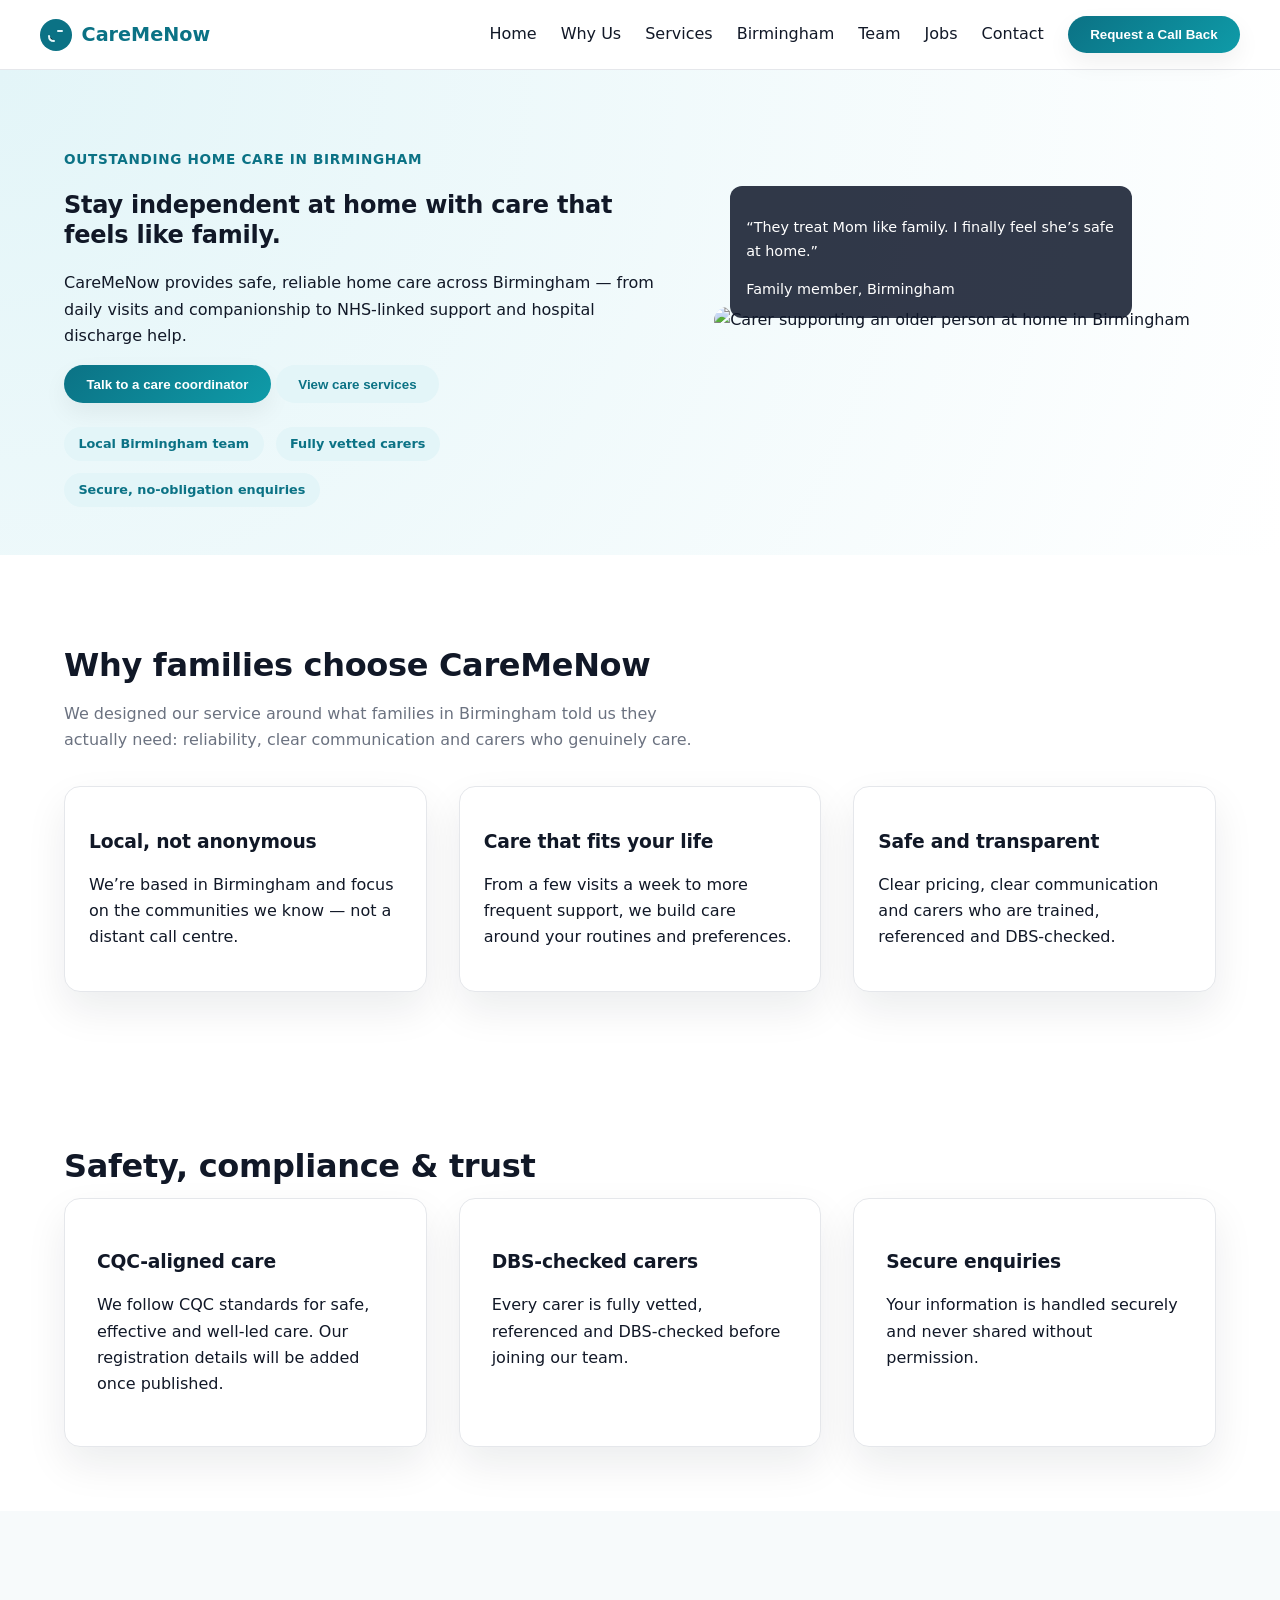
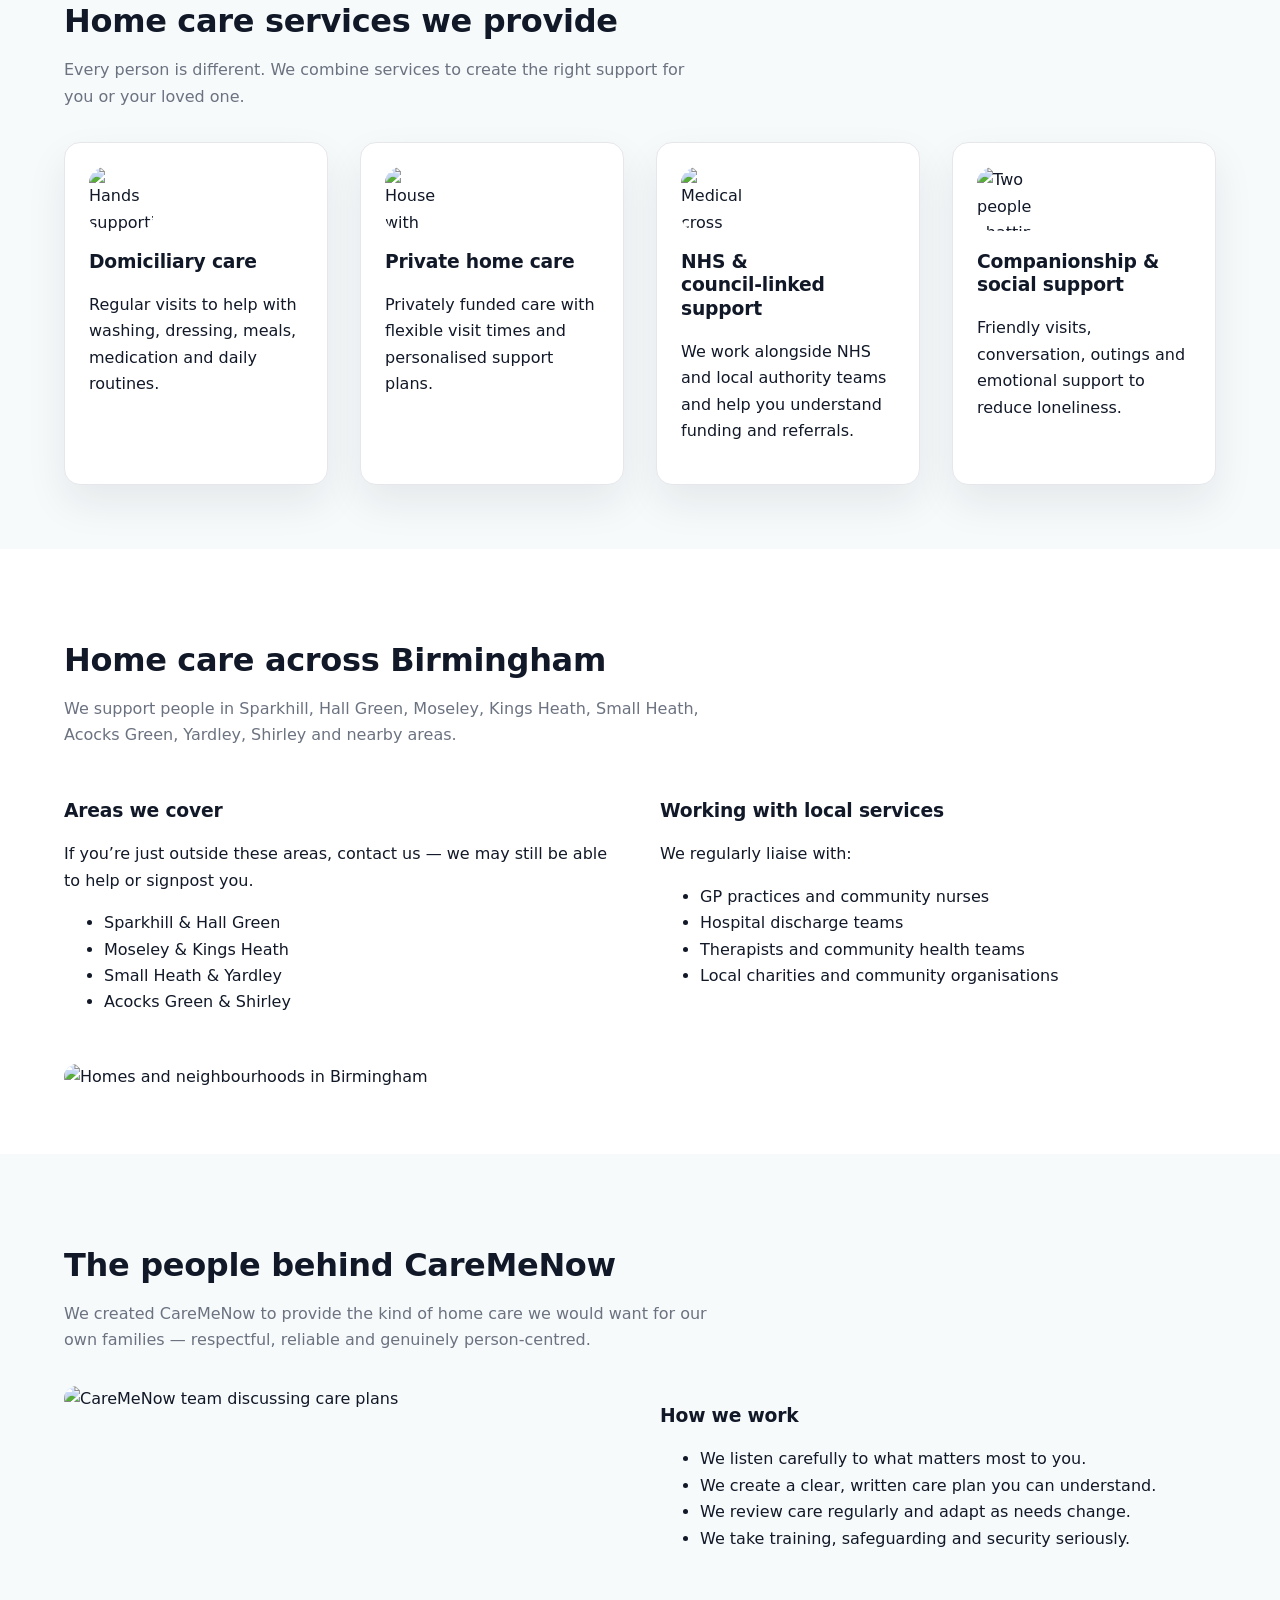
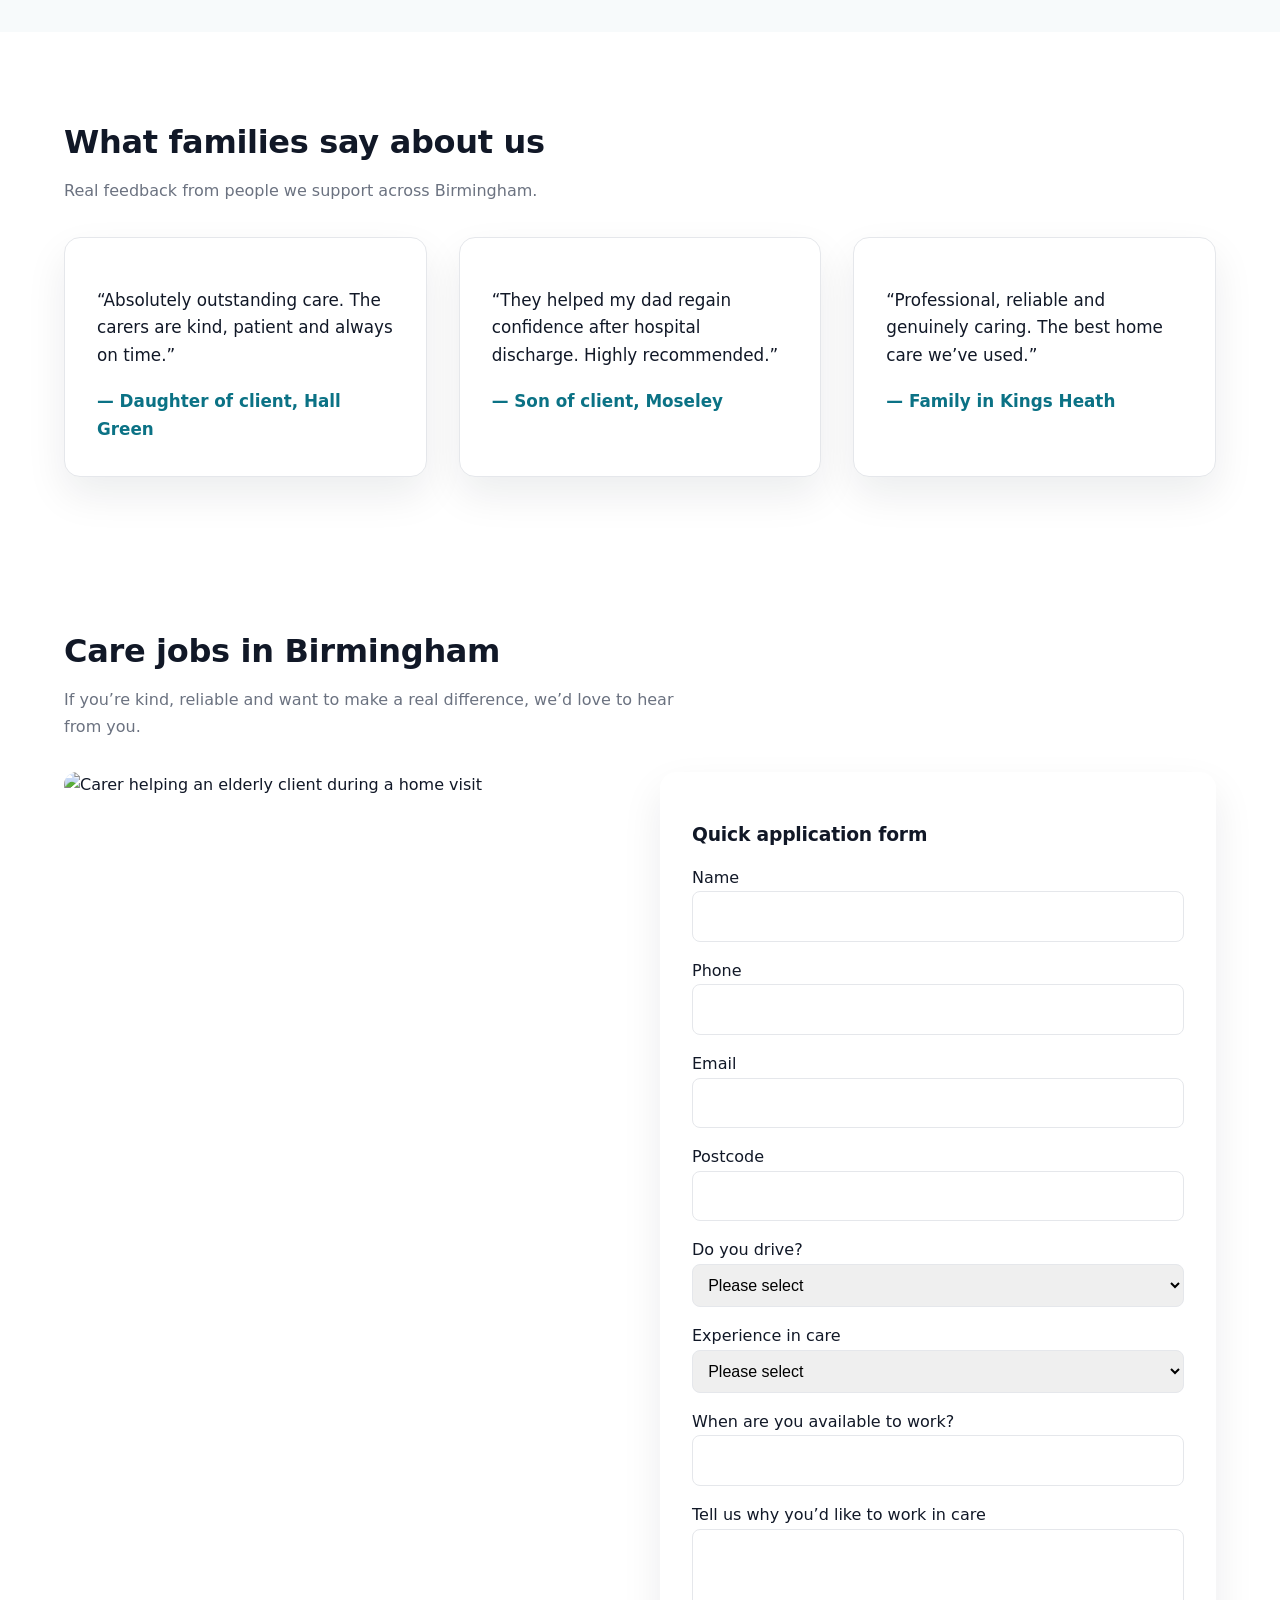
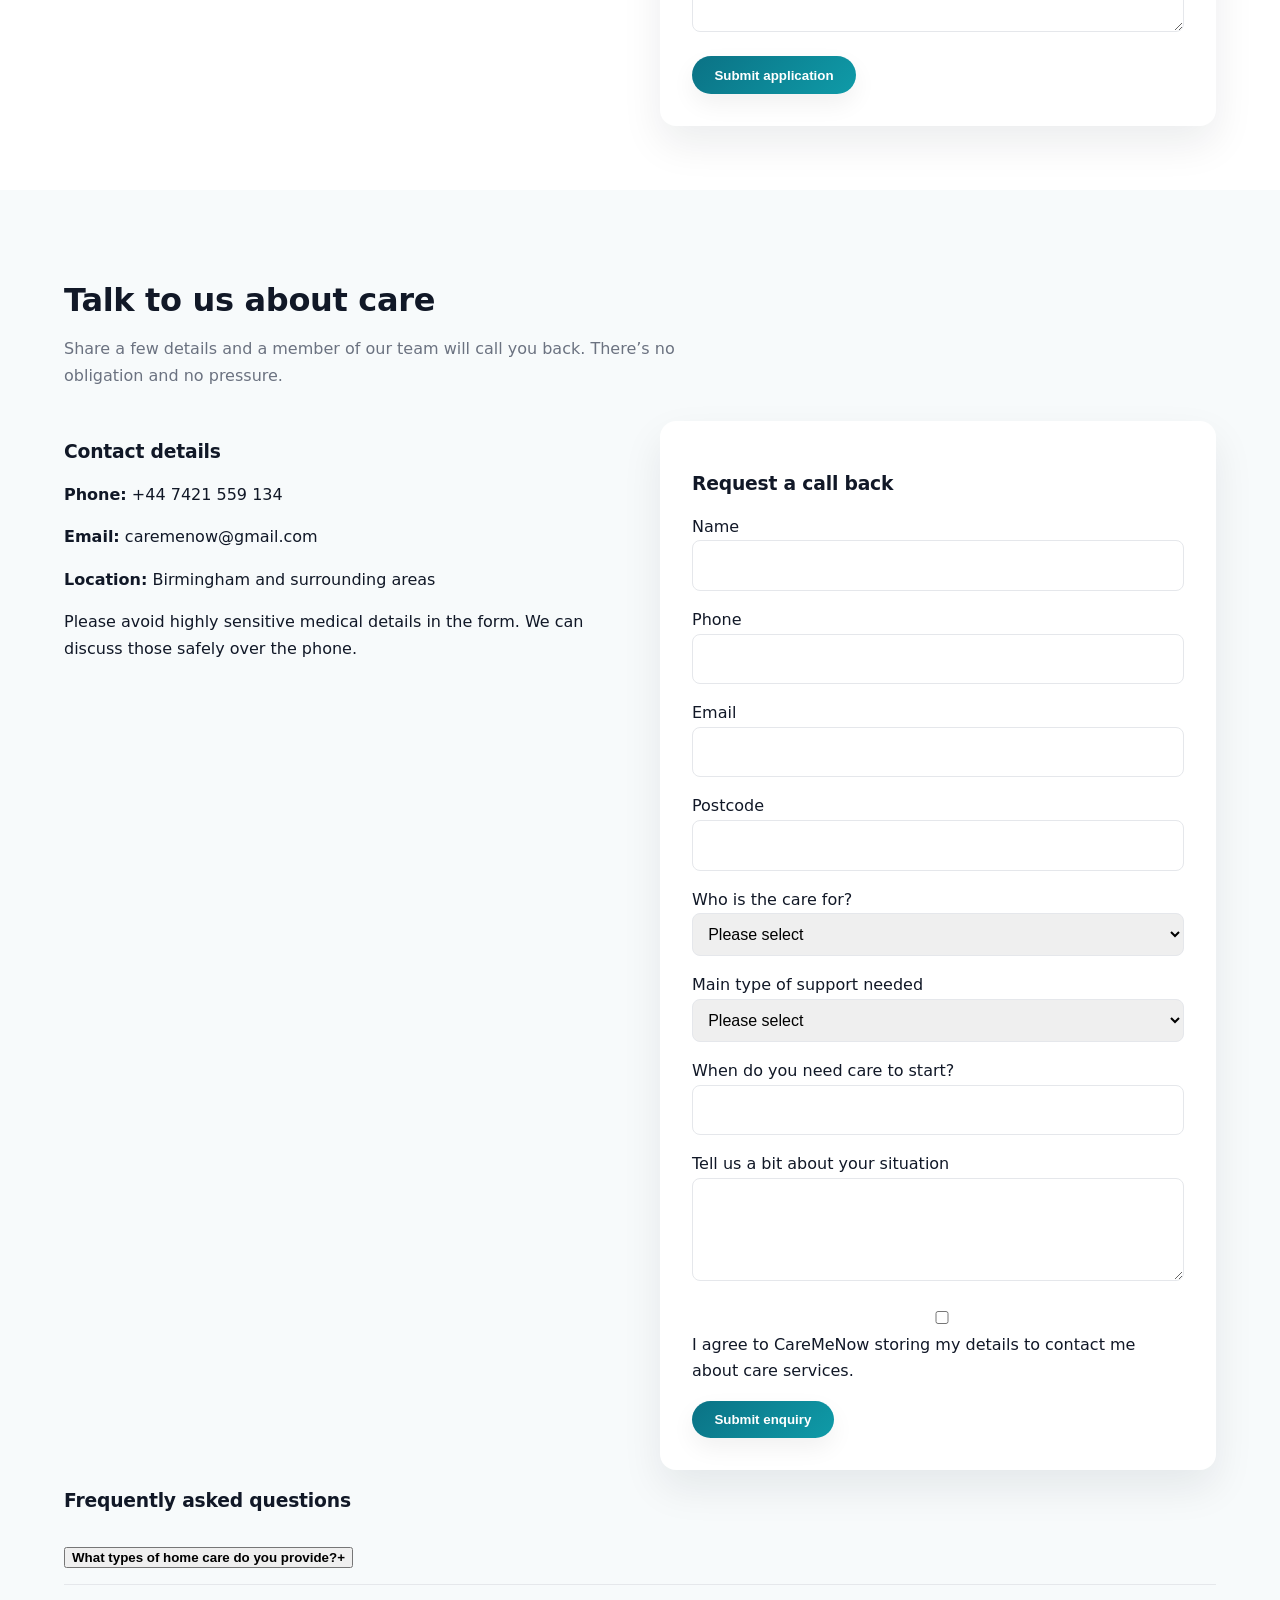
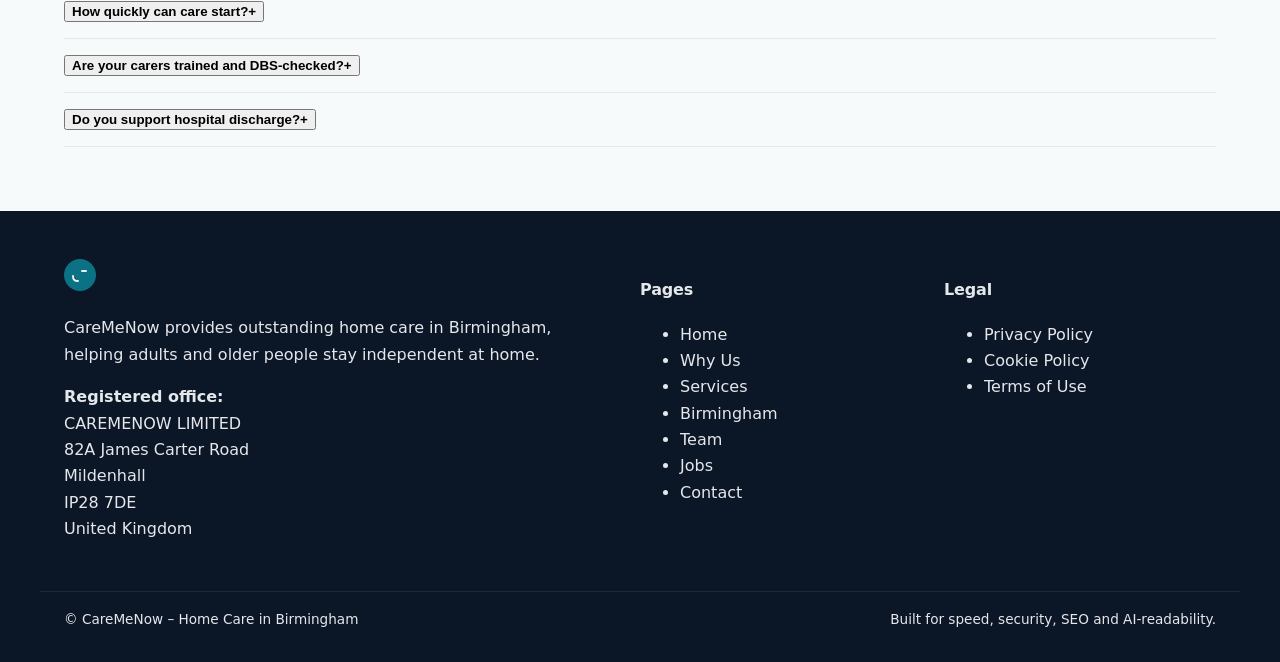
==== docs/index.html @ 2a57c774 "Add files via upload" ====
<!DOCTYPE html>
<html lang="en">
<head>
  <meta charset="UTF-8" />
  <meta name="viewport" content="width=device-width, initial-scale=1" />

  <title>CareMeNow | Outstanding Home Care in Birmingham</title>
  <meta name="description" content="CareMeNow provides outstanding home care in Birmingham. Domiciliary care, private carers, NHS-linked support and companionship with a local, trusted team." />

  <!-- Correct favicon + app icons -->
  <link rel="icon" type="image/png" sizes="16x16" href="/favicon-16.png">
  <link rel="icon" type="image/png" sizes="32x32" href="/favicon-32.png">
  <link rel="apple-touch-icon" sizes="180x180" href="/apple-touch-icon.png">
  <link rel="manifest" href="/site.webmanifest">

  <!-- Stylesheet -->
  <link rel="stylesheet" href="style.css" />
</head>

<body>




<header class="navbar">
  <div class="container navbar-inner">
   
<a href="#home" class="brand">
  <svg class="brand-logo-svg" viewBox="0 0 32 32" aria-label="CareMeNow logo" role="img">
    <circle cx="16" cy="16" r="16" fill="#0b7285"/>
    <path d="M9 17c0 3 2 5 5 5" stroke="#e3f5f8" stroke-width="2" stroke-linecap="round"/>
    <path d="M18 12h4" stroke="#e3f5f8" stroke-width="2" stroke-linecap="round"/>
  </svg>
  <span>CareMeNow</span>
</a>

    <nav class="nav-links">
      <a href="#home">Home</a>
      <a href="#why">Why Us</a>
      <a href="#services">Services</a>
      <a href="#birmingham">Birmingham</a>
      <a href="#team">Team</a>
      <a href="#jobs">Jobs</a>
      <a href="#contact">Contact</a>
      <button class="btn btn-primary" type="button" onclick="scrollToSection('contact')">
        Request a Call Back
      </button>
    </nav>
  </div>
</header>

<main id="top">

  <!-- HERO -->
  <section id="home" class="hero">
    <div class="container hero-grid">
      <div>
        <p class="eyebrow">Outstanding home care in Birmingham</p>
        <h1>Stay independent at home with care that feels like family.</h1>
        <p>
          CareMeNow provides safe, reliable home care across Birmingham — from daily visits and companionship to NHS‑linked support and hospital discharge help.
        </p>
        <div class="hero-actions">
          <button class="btn btn-primary" type="button" onclick="scrollToSection('contact')">
            Talk to a care coordinator
          </button>
          <button class="btn btn-ghost" type="button" onclick="scrollToSection('services')">
            View care services
          </button>
        </div>
        <div class="hero-badges">
          <span class="badge">Local Birmingham team</span>
          <span class="badge">Fully vetted carers</span>
          <span class="badge">Secure, no‑obligation enquiries</span>
        </div>
      </div>

      <div class="hero-visual">
       <picture>
  <source type="image/avif"
          srcset="images/hero_mobile.avif 600w, images/hero_desktop.avif 1200w"
          sizes="(max-width: 900px) 100vw, 40vw">
  <source type="image/webp"
          srcset="images/hero_mobile.webp 600w, images/hero_desktop.webp 1200w"
          sizes="(max-width: 900px) 100vw, 40vw">
  <img src="images/hero_desktop.webp"
       alt="Carer supporting an older person at home in Birmingham"
       loading="lazy"
       decoding="async">
</picture>

        <div class="hero-overlay-card">
          <p>“They treat Mom like family. I finally feel she’s safe at home.”</p>
          <span>Family member, Birmingham</span>
        </div>
      </div>
    </div>
  </section>

  <!-- WHY US -->
  <section id="why" class="alt">
    <div class="container">
      <h2 class="section-title">Why families choose CareMeNow</h2>
      <p class="section-intro">
        We designed our service around what families in Birmingham told us they actually need: reliability, clear communication and carers who genuinely care.
      </p>

      <div class="grid-3">
        <article class="card">
          <h3>Local, not anonymous</h3>
          <p>We’re based in Birmingham and focus on the communities we know — not a distant call centre.</p>
        </article>
        <article class="card">
          <h3>Care that fits your life</h3>
          <p>From a few visits a week to more frequent support, we build care around your routines and preferences.</p>
        </article>
        <article class="card">
          <h3>Safe and transparent</h3>
          <p>Clear pricing, clear communication and carers who are trained, referenced and DBS‑checked.</p>
        </article>
      </div>
    </div>
  </section>
  
  
    <!-- TRUST -->
  
  <section id="trust" class="alt">
  <div class="container">
    <h2 class="section-title">Safety, compliance & trust</h2>

    <div class="grid-3">

      <article class="card">
        <h3>CQC-aligned care</h3>
        <p>We follow CQC standards for safe, effective and well‑led care. Our registration details will be added once published.</p>
      </article>

      <article class="card">
        <h3>DBS‑checked carers</h3>
        <p>Every carer is fully vetted, referenced and DBS‑checked before joining our team.</p>
      </article>

      <article class="card">
        <h3>Secure enquiries</h3>
        <p>Your information is handled securely and never shared without permission.</p>
      </article>

    </div>
  </div>
</section>


  <!-- SERVICES -->
  <section id="services">
    <div class="container">
      <h2 class="section-title">Home care services we provide</h2>
      <p class="section-intro">
        Every person is different. We combine services to create the right support for you or your loved one.
      </p>

      <div class="grid-4">
        <article class="card">
          <img src="images/icon-domiciliary.webp" width="64" height="64"
               alt="Hands supporting heart icon" loading="lazy" decoding="async">
          <h3>Domiciliary care</h3>
          <p>Regular visits to help with washing, dressing, meals, medication and daily routines.</p>
        </article>

        <article class="card">
          <img src="images/icon-private.webp" width="64" height="64"
               alt="House with heart icon" loading="lazy" decoding="async">
          <h3>Private home care</h3>
          <p>Privately funded care with flexible visit times and personalised support plans.</p>
        </article>

        <article class="card">
          <img src="images/icon-nhs.webp" width="64" height="64"
               alt="Medical cross and handshake icon" loading="lazy" decoding="async">
          <h3>NHS & council‑linked support</h3>
          <p>We work alongside NHS and local authority teams and help you understand funding and referrals.</p>
        </article>

        <article class="card">
          <img src="images/icon-companionship.webp" width="64" height="64"
               alt="Two people chatting icon" loading="lazy" decoding="async">
          <h3>Companionship & social support</h3>
          <p>Friendly visits, conversation, outings and emotional support to reduce loneliness.</p>
        </article>
      </div>
    </div>
  </section>

  <!-- BIRMINGHAM -->
  <section id="birmingham" class="alt">
    <div class="container">
      <h2 class="section-title">Home care across Birmingham</h2>
      <p class="section-intro">
        We support people in Sparkhill, Hall Green, Moseley, Kings Heath, Small Heath, Acocks Green, Yardley, Shirley and nearby areas.
      </p>

      <div class="grid-2">
  <div>
    <h3>Areas we cover</h3>
    <p>If you’re just outside these areas, contact us — we may still be able to help or signpost you.</p>
    <ul class="list-check">
      <li>Sparkhill & Hall Green</li>
      <li>Moseley & Kings Heath</li>
      <li>Small Heath & Yardley</li>
      <li>Acocks Green & Shirley</li>
    </ul>
  </div>

  <div>
    <h3>Working with local services</h3>
    <p>We regularly liaise with:</p>
    <ul class="list-check">
      <li>GP practices and community nurses</li>
      <li>Hospital discharge teams</li>
      <li>Therapists and community health teams</li>
      <li>Local charities and community organisations</li>
    </ul>
  </div>
</div>

<!-- ⭐ Birmingham Image (full-width, below the grid) -->
<div style="margin-top: 2rem;">
  <picture>
    <source type="image/avif"
            srcset="images/neighbourhood_mobile.avif 600w, images/neighbourhood_desktop.avif 1200w"
            sizes="(max-width: 900px) 100vw, 100vw">
    <source type="image/webp"
            srcset="images/neighbourhood_mobile.webp 600w, images/neighbourhood_desktop.webp 1200w"
            sizes="(max-width: 900px) 100vw, 100vw">
    <img src="images/neighbourhood_desktop.webp"
         alt="Homes and neighbourhoods in Birmingham"
         loading="lazy"
         decoding="async"
         style="border-radius: 16px; width: 100%; height: auto;">
  </picture>
</div>

  </section>

  <!-- TEAM / E-E-A-T -->
  <section id="team">
    <div class="container">
      <h2 class="section-title">The people behind CareMeNow</h2>
      <p class="section-intro">
        We created CareMeNow to provide the kind of home care we would want for our own families — respectful, reliable and genuinely person‑centred.
      </p>

      <div class="grid-2">
        <div>
          <picture>
  <source type="image/avif"
          srcset="images/meeting_mobile.avif 600w, images/meeting_desktop.avif 1200w"
          sizes="(max-width: 900px) 100vw, 50vw">
  <source type="image/webp"
          srcset="images/meeting_mobile.webp 600w, images/meeting_desktop.webp 1200w"
          sizes="(max-width: 900px) 100vw, 50vw">
  <img src="images/meeting_desktop.webp"
       alt="CareMeNow team discussing care plans"
       loading="lazy"
       decoding="async">
</picture>

        </div>
        <div>
          <h3>How we work</h3>
          <ul class="list-check">
            <li>We listen carefully to what matters most to you.</li>
            <li>We create a clear, written care plan you can understand.</li>
            <li>We review care regularly and adapt as needs change.</li>
            <li>We take training, safeguarding and security seriously.</li>
          </ul>
        </div>
      </div>
    </div>
  </section>
  
   <!-- REVIEWS -->
  
  <section id="reviews" class="alt">
  <div class="container">
    <h2 class="section-title">What families say about us</h2>
    <p class="section-intro">Real feedback from people we support across Birmingham.</p>

    <div class="grid-3">

      <article class="card">
        <p>“Absolutely outstanding care. The carers are kind, patient and always on time.”</p>
        <strong>— Daughter of client, Hall Green</strong>
      </article>

      <article class="card">
        <p>“They helped my dad regain confidence after hospital discharge. Highly recommended.”</p>
        <strong>— Son of client, Moseley</strong>
      </article>

      <article class="card">
        <p>“Professional, reliable and genuinely caring. The best home care we’ve used.”</p>
        <strong>— Family in Kings Heath</strong>
      </article>

    </div>
  </div>
</section>


  <!-- JOBS -->
  <section id="jobs" class="alt">
    <div class="container">
      <h2 class="section-title">Care jobs in Birmingham</h2>
      <p class="section-intro">
        If you’re kind, reliable and want to make a real difference, we’d love to hear from you.
      </p>

      <div class="grid-2">
        <div>
          <picture>
  <source type="image/avif"
          srcset="images/homecare_mobile.avif 600w, images/homecare_desktop.avif 1200w"
          sizes="(max-width: 900px) 100vw, 50vw">
  <source type="image/webp"
          srcset="images/homecare_mobile.webp 600w, images/homecare_desktop.webp 1200w"
          sizes="(max-width: 900px) 100vw, 50vw">
  <img src="images/homecare_desktop.webp"
       alt="Carer helping an elderly client during a home visit"
       loading="lazy"
       decoding="async">
</picture>

        </div>
        <div>
          <div class="form-card">
            <h3>Quick application form</h3>
            <form id="job-form" novalidate>
              <div class="form-group">
                <label for="job-name">Name</label>
                <input id="job-name" name="name" type="text" required>
                <div class="error-message" data-error-for="job-name"></div>
              </div>
              <div class="form-group">
                <label for="job-phone">Phone</label>
                <input id="job-phone" name="phone" type="tel" required>
                <div class="error-message" data-error-for="job-phone"></div>
              </div>
              <div class="form-group">
                <label for="job-email">Email</label>
                <input id="job-email" name="email" type="email" required>
                <div class="error-message" data-error-for="job-email"></div>
              </div>
              <div class="form-group">
                <label for="job-postcode">Postcode</label>
                <input id="job-postcode" name="postcode" type="text" required>
                <div class="error-message" data-error-for="job-postcode"></div>
              </div>
              <div class="form-group">
                <label for="job-drive">Do you drive?</label>
                <select id="job-drive" name="drive" required>
                  <option value="">Please select</option>
                  <option value="yes">Yes</option>
                  <option value="no">No</option>
                </select>
                <div class="error-message" data-error-for="job-drive"></div>
              </div>
              <div class="form-group">
                <label for="job-experience">Experience in care</label>
                <select id="job-experience" name="experience" required>
                  <option value="">Please select</option>
                  <option value="none">None</option>
                  <option value="some">Some</option>
                  <option value="experienced">Experienced</option>
                </select>
                <div class="error-message" data-error-for="job-experience"></div>
              </div>
              <div class="form-group">
                <label for="job-availability">When are you available to work?</label>
                <input id="job-availability" name="availability" type="text" required>
                <div class="error-message" data-error-for="job-availability"></div>
              </div>
              <div class="form-group">
                <label for="job-message">Tell us why you’d like to work in care</label>
                <textarea id="job-message" name="message" rows="3" required></textarea>
                <div class="error-message" data-error-for="job-message"></div>
              </div>
              <button class="btn btn-primary" type="submit">Submit application</button>
              <div class="form-success" id="job-success">Thank you — your application has been recorded.</div>
            </form>
          </div>
        </div>
      </div>
    </div>
  </section>

  <!-- CONTACT -->
  <section id="contact">
    <div class="container">
      <h2 class="section-title">Talk to us about care</h2>
      <p class="section-intro">
        Share a few details and a member of our team will call you back. There’s no obligation and no pressure.
      </p>

      <div class="grid-2">
        <div>
          <h3>Contact details</h3>
          <p>
          
          <strong>Phone:</strong>
<a href="tel:+44&#55;&#52;&#50;&#49;&#53;&#53;&#57;&#49;&#51;&#52;">
  +44&nbsp;7421&nbsp;559&nbsp;134
</a>

          
          </p>
          <p>
          
          <strong>Email:</strong>
<a href="mailto:caremenow&#64;gmail&#46;com">
  caremenow&#64;gmail&#46;com
</a>

          
          </p>
          <p><strong>Location:</strong> Birmingham and surrounding areas</p>
          <p class="form-helper">
            Please avoid highly sensitive medical details in the form. We can discuss those safely over the phone.
          </p>
        </div>
        <div>
          <div class="form-card">
            <h3>Request a call back</h3>
            <form id="care-form" novalidate>
              <div class="form-group">
                <label for="care-name">Name</label>
                <input id="care-name" name="name" type="text" required>
                <div class="error-message" data-error-for="care-name"></div>
              </div>
              <div class="form-group">
                <label for="care-phone">Phone</label>
                <input id="care-phone" name="phone" type="tel" required>
                <div class="error-message" data-error-for="care-phone"></div>
              </div>
              <div class="form-group">
                <label for="care-email">Email</label>
                <input id="care-email" name="email" type="email" required>
                <div class="error-message" data-error-for="care-email"></div>
              </div>
              <div class="form-group">
                <label for="care-postcode">Postcode</label>
                <input id="care-postcode" name="postcode" type="text" required>
                <div class="error-message" data-error-for="care-postcode"></div>
              </div>
              <div class="form-group">
                <label for="care-for">Who is the care for?</label>
                <select id="care-for" name="care_for" required>
                  <option value="">Please select</option>
                  <option value="me">Me</option>
                  <option value="family">Family member</option>
                  <option value="other">Other</option>
                </select>
                <div class="error-message" data-error-for="care-for"></div>
              </div>
              <div class="form-group">
                <label for="care-type">Main type of support needed</label>
                <select id="care-type" name="support_type" required>
                  <option value="">Please select</option>
                  <option value="domiciliary">Domiciliary care</option>
                  <option value="private">Private home care</option>
                  <option value="nhs">NHS / council‑linked support</option>
                  <option value="companionship">Companionship</option>
                  <option value="not-sure">Not sure yet</option>
                </select>
                <div class="error-message" data-error-for="care-type"></div>
              </div>
              <div class="form-group">
                <label for="care-when">When do you need care to start?</label>
                <input id="care-when" name="when" type="text" required>
                <div class="error-message" data-error-for="care-when"></div>
              </div>
              <div class="form-group">
                <label for="care-message">Tell us a bit about your situation</label>
                <textarea id="care-message" name="message" rows="3" required></textarea>
                <div class="error-message" data-error-for="care-message"></div>
              </div>
              <div class="form-group">
                <label>
                  <input id="care-consent" name="consent" type="checkbox" required>
                  I agree to CareMeNow storing my details to contact me about care services.
                </label>
                <div class="error-message" data-error-for="care-consent"></div>
              </div>
              <button class="btn btn-primary" type="submit">Submit enquiry</button>
              <div class="form-success" id="care-success">Thank you — your enquiry has been recorded.</div>
            </form>
          </div>
        </div>
      </div>

      <div class="faq-block">
        <h3>Frequently asked questions</h3>
        <div class="faq-item">
          <button class="faq-question" type="button">
            <span>What types of home care do you provide?</span>
            <span aria-hidden="true">+</span>
          </button>
          <div class="faq-answer">
            We provide domiciliary care, private home care, companionship and NHS‑linked support in Birmingham and surrounding areas.
          </div>
        </div>
        <div class="faq-item">
          <button class="faq-question" type="button">
            <span>How quickly can care start?</span>
            <span aria-hidden="true">+</span>
          </button>
          <div class="faq-answer">
            In many cases, care can start within a few days. In urgent situations, we’ll always try to respond as quickly as possible.
          </div>
        </div>
        <div class="faq-item">
          <button class="faq-question" type="button">
            <span>Are your carers trained and DBS‑checked?</span>
            <span aria-hidden="true">+</span>
          </button>
          <div class="faq-answer">
            Yes. All carers are carefully recruited, referenced, DBS‑checked and trained in key areas such as safeguarding and moving and handling.
          </div>
        </div>
        <div class="faq-item">
          <button class="faq-question" type="button">
            <span>Do you support hospital discharge?</span>
            <span aria-hidden="true">+</span>
          </button>
          <div class="faq-answer">
            Yes. We can support discharge from Birmingham hospitals and help you plan safe care at home afterwards.
          </div>
        </div>
      </div>
    </div>
  </section>

</main>

<footer>
  <div class="container footer-grid">
    <div>
     <svg class="brand-logo-svg" viewBox="0 0 32 32" aria-label="CareMeNow logo" role="img">
  <circle cx="16" cy="16" r="16" fill="#0b7285"/>
  <path d="M9 17c0 3 2 5 5 5" stroke="#e3f5f8" stroke-width="2" stroke-linecap="round"/>
  <path d="M18 12h4" stroke="#e3f5f8" stroke-width="2" stroke-linecap="round"/>
</svg>
      <p>CareMeNow provides outstanding home care in Birmingham, helping adults and older people stay independent at home.</p>
      <p>
  <strong>Registered office:</strong><br>
  CAREMENOW LIMITED<br>
  82A James Carter Road<br>
  Mildenhall<br>
  IP28 7DE<br>
  United Kingdom
</p>

    </div>
    <div>
      <h4>Pages</h4>
      
     

      
      
      
      <ul class="footer-links">
        <li><a href="#home">Home</a></li>
        <li><a href="#why">Why Us</a></li>
        <li><a href="#services">Services</a></li>
        <li><a href="#birmingham">Birmingham</a></li>
        <li><a href="#team">Team</a></li>
        <li><a href="#jobs">Jobs</a></li>
        <li><a href="#contact">Contact</a></li>
      </ul>
    </div>
    <div>
      <h4>Legal</h4>
       
<ul class="footer-links">
  <li><a href="privacy.html">Privacy Policy</a></li>
  <li><a href="cookies.html">Cookie Policy</a></li>
  <li><a href="terms.html">Terms of Use</a></li>
</ul>
    </div>
  </div>
  <div class="container footer-bottom">
    <span>© CareMeNow – Home Care in Birmingham</span>
    <span>Built for speed, security, SEO and AI‑readability.</span>
  </div>
</footer>

<script src="main.js"></script>
</body>
</html>
---- docs/style.css ----
/* ============================================================
   CAREMENOW V2 — PREMIUM DESIGN SYSTEM
   Ultra-fast • Mobile-first • SEO-perfect • AI-optimised
   ============================================================ */




/* BRAND COLOURS */
:root {
  --primary: #0b7285;
  --primary-light: #e3f5f8;
  --accent: #2b8a3e;
  --text: #111827;
  --muted: #6b7280;
  --border: #e5e7eb;
  --bg: #f7fafb;
  --white: #ffffff;

  --radius: 16px;
  --shadow: 0 18px 40px rgba(15, 23, 42, 0.08);
  --shadow-soft: 0 10px 25px rgba(0,0,0,0.06);

  --font: system-ui, -apple-system, BlinkMacSystemFont, "Segoe UI",
          "San Francisco", "Roboto", "Helvetica Neue", Arial, sans-serif;

  --max-width: 1200px;
  
  --font-display: system-ui, -apple-system, BlinkMacSystemFont, "Segoe UI",
                  "San Francisco", "Roboto", "Helvetica Neue", Arial, sans-serif;
  --font-body: system-ui, -apple-system, BlinkMacSystemFont, "Segoe UI",
               "San Francisco", "Roboto", "Helvetica Neue", Arial, sans-serif;

  --line-height-body: 1.65;
  --line-height-heading: 1.25;

  --tracking-wide: 0.03em;
  --tracking-tight: -0.01em;
}

/* GLOBAL */
* { box-sizing: border-box; }

body {
  margin: 0;
  font-family: var(--font);
  background: var(--bg);
  color: var(--text);
  line-height: 1.65;
  -webkit-font-smoothing: antialiased;
}

img {
  max-width: 100%;
  display: block;
  border-radius: var(--radius);
}

a {
  text-decoration: none;
  color: inherit;
}

a:hover {
  text-decoration: none;
}

h1, h2, h3, h4 {
  font-family: var(--font-display);
  line-height: var(--line-height-heading);
  letter-spacing: var(--tracking-tight);
  font-weight: 700;
}

p, li, input, textarea, label {
  font-family: var(--font-body);
  line-height: var(--line-height-body);
}


.eyebrow {
  font-size: 0.85rem;
  font-weight: 700;
  text-transform: uppercase;
  letter-spacing: var(--tracking-wide);
  color: var(--primary);
  margin-bottom: 0.5rem;
}

.spacing-sm { margin-bottom: 1rem; }
.spacing-md { margin-bottom: 2rem; }
.spacing-lg { margin-bottom: 3rem; }



.brand-logo-svg {
  width: 32px;
  height: 32px;
  flex-shrink: 0;
}

.container {
  max-width: var(--max-width);
  margin: 0 auto;
  padding: 0 1.5rem;
}

/* NAVBAR */
.navbar {
  position: sticky;
  top: 0;
  background: rgba(255,255,255,0.96);
  backdrop-filter: blur(12px);
  border-bottom: 1px solid var(--border);
  z-index: 100;
}

.navbar-inner {
  display: flex;
  justify-content: space-between;
  align-items: center;
  padding: 1rem 0;
}

.brand {
  display: flex;
  align-items: center;
  gap: 0.6rem;
  font-weight: 700;
  color: var(--primary);
  font-size: 1.2rem;
}

.nav-links {
  display: flex;
  flex-wrap: wrap;
  gap: 1.5rem;
  align-items: center;
}

.nav-links a {
  color: var(--text);
}

.nav-links a:hover {
  color: var(--primary);
}


/* BUTTONS */
.btn {
  padding: 0.7rem 1.4rem;
  border-radius: 999px;
  font-weight: 600;
  cursor: pointer;
  border: none;
  transition: 0.2s ease;
}

.btn-primary {
  background: linear-gradient(135deg, #0b7285, #0f9ba8);
  color: white;
  box-shadow: var(--shadow-soft);
}

.btn-primary:hover {
  transform: translateY(-2px);
}

.btn-ghost {
  background: var(--primary-light);
  color: var(--primary);
}

.btn-ghost:hover {
  background: #d7eef2;
}

/* HERO */
.hero {
  padding: 4rem 0 3rem;
  background: radial-gradient(circle at top left, #e3f5f8, #ffffff);
}

.hero-grid {
  display: grid;
  grid-template-columns: 1.2fr 1fr;
  gap: 3rem;
  align-items: center;
}

.eyebrow {
  color: var(--primary);
  font-weight: 700;
  text-transform: uppercase;
  font-size: 0.85rem;
  letter-spacing: 0.05em;
}

.hero-badges {
  margin-top: 1.5rem;
  display: flex;
  gap: 0.75rem;
  flex-wrap: wrap;
}

.badge {
  background: var(--primary-light);
  color: var(--primary);
  padding: 0.4rem 0.9rem;
  border-radius: 999px;
  font-size: 0.8rem;
  font-weight: 600;
}

.hero-visual {
  position: relative;
}

.hero-overlay-card {
  position: absolute;
  bottom: 1rem;
  left: 1rem;
  background: rgba(15,23,42,0.85);
  color: white;
  padding: 1rem;
  border-radius: 12px;
  font-size: 0.9rem;
  max-width: 80%;
}

/* SECTIONS */
section {
  padding: 4rem 0;
}

section.alt {
  background: white;
}

.section-title {
  font-size: 2rem;
  margin-bottom: 0.75rem;
}

.section-intro {
  color: var(--muted);
  max-width: 650px;
  margin-bottom: 2rem;
}

/* GRID */
.grid-2 {
  display: grid;
  grid-template-columns: repeat(2,1fr);
  gap: 2.5rem;
}

.grid-3 {
  display: grid;
  grid-template-columns: repeat(3,1fr);
  gap: 2rem;
}

.grid-4 {
  display: grid;
  grid-template-columns: repeat(4,1fr);
  gap: 2rem;
}

/* CARDS */
.card {
  background: white;
  padding: 1.5rem;
  border-radius: var(--radius);
  box-shadow: var(--shadow);
  border: 1px solid var(--border);
}

/* FORMS */
.form-card {
  background: white;
  padding: 2rem;
  border-radius: var(--radius);
  box-shadow: var(--shadow);
}

.form-group {
  margin-bottom: 1rem;
}

.form-group input,
.form-group select,
.form-group textarea {
  width: 100%;
  padding: 0.7rem;
  border-radius: 8px;
  border: 1px solid var(--border);
  font-size: 1rem;
}

.error-message {
  color: #b91c1c;
  font-size: 0.8rem;
}

.form-success {
  margin-top: 1rem;
  color: var(--accent);
  font-weight: 600;
  display: none;
}

/* FAQ */
.faq-item {
  border-bottom: 1px solid var(--border);
  padding: 1rem 0;
}

.faq-question {
  display: flex;
  justify-content: space-between;
  font-weight: 600;
  cursor: pointer;
}

.faq-answer {
  display: none;
  margin-top: 0.5rem;
  color: var(--muted);
}

.faq-item.open .faq-answer {
  display: block;
}

/* FOOTER */
footer {
  background: #0b1727;
  color: #e5e7eb;
  padding: 3rem 0 2rem;
}

footer a {
  color: #e5e7eb;
}

footer a:hover {
  color: var(--primary-light);
}


.footer-grid {
  display: grid;
  grid-template-columns: 2fr 1fr 1fr;
  gap: 2rem;
}

.footer-bottom {
  margin-top: 2rem;
  border-top: 1px solid #1f2937;
  padding-top: 1rem;
  display: flex;
  justify-content: space-between;
  font-size: 0.85rem;
}


/* REVIEWS */

#reviews .card {
  padding: 2rem;
  font-size: 1.05rem;
  line-height: 1.7;
}
#reviews strong {
  display: block;
  margin-top: 1rem;
  color: var(--primary);
}


/* TRUST */

#trust .card {
  text-align: left;
  padding: 2rem;
}



/* RESPONSIVE */

@media (max-width: 700px) {

.btn-primary {
    width: 100%;
  }
  
  .brand span {
    display: none;
  }
}

@media (max-width: 900px) {
  .hero-grid,
  .grid-2,
  .grid-3,
  .grid-4,
  .footer-grid {
    grid-template-columns: 1fr;
  }

  .hero {
    padding: 3rem 0 2rem;
  }

  .navbar-inner {
    flex-wrap: wrap;
    gap: 1rem;
  }
}
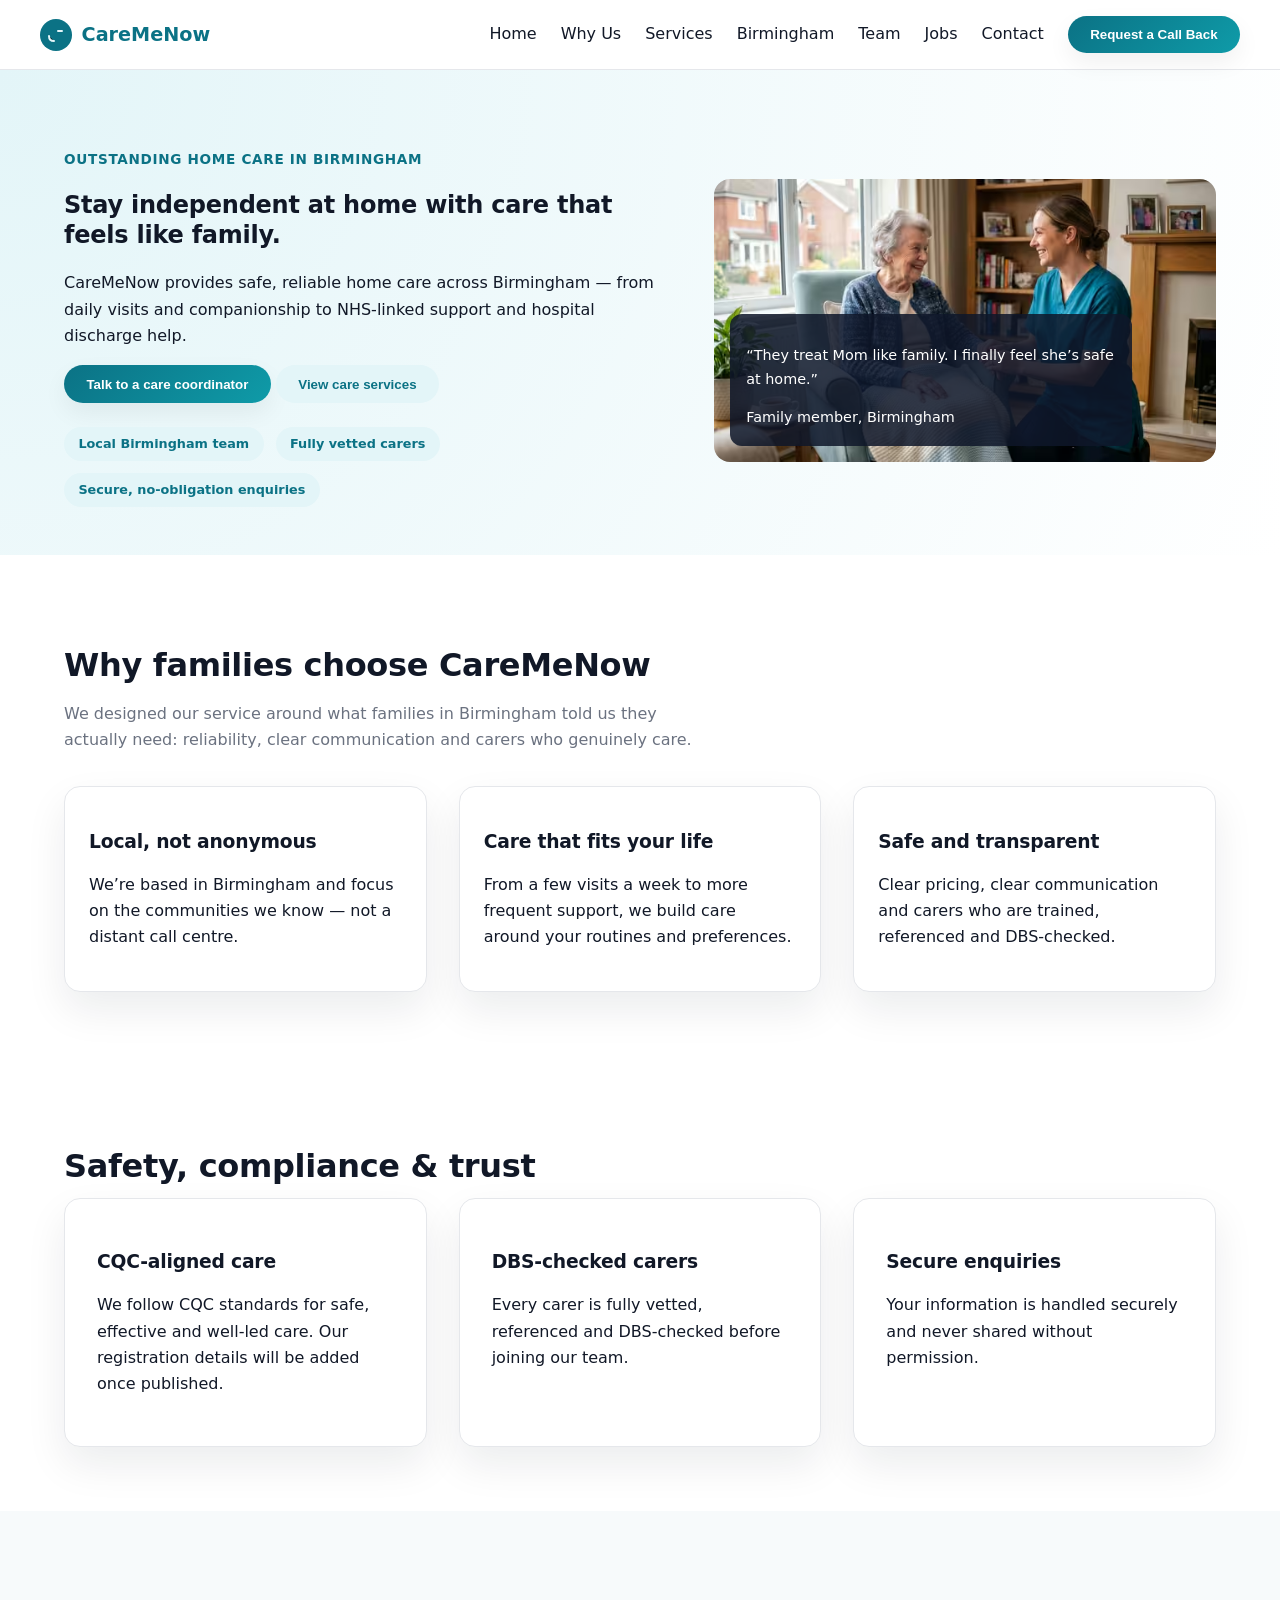
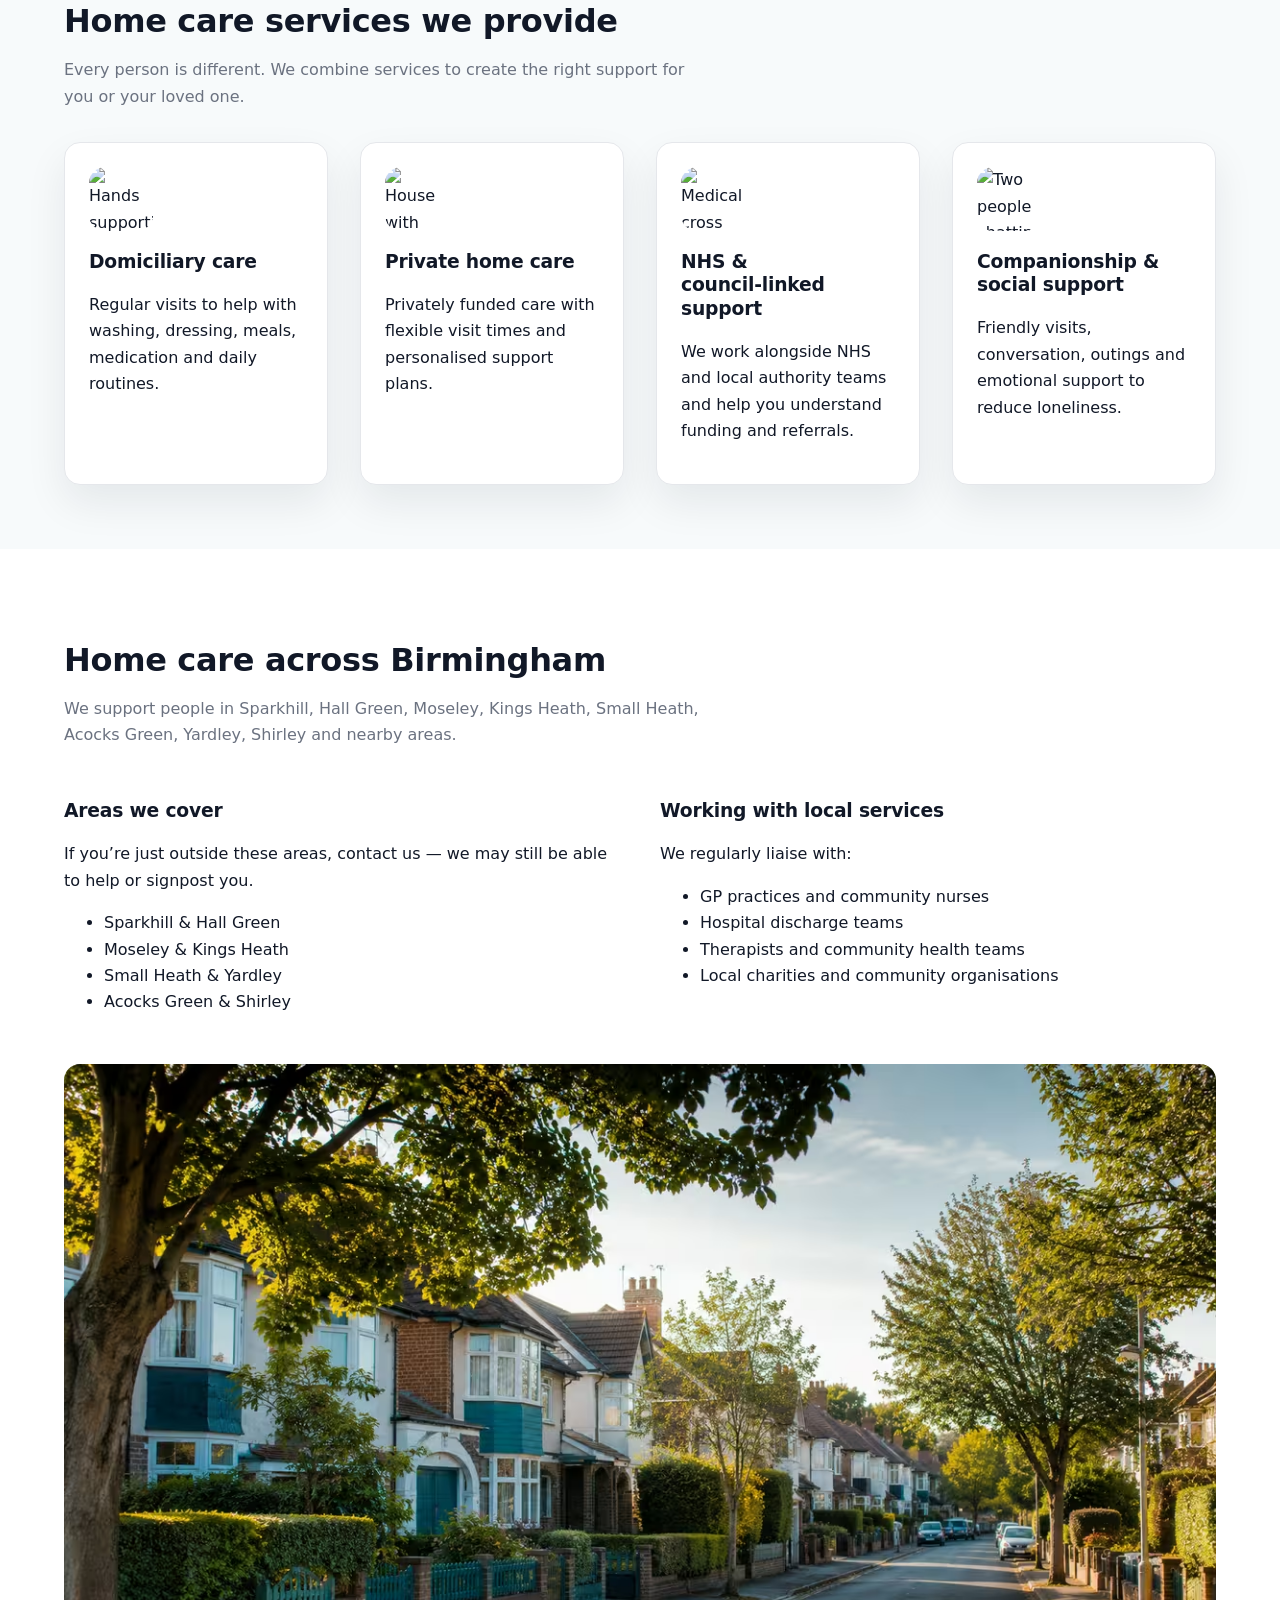
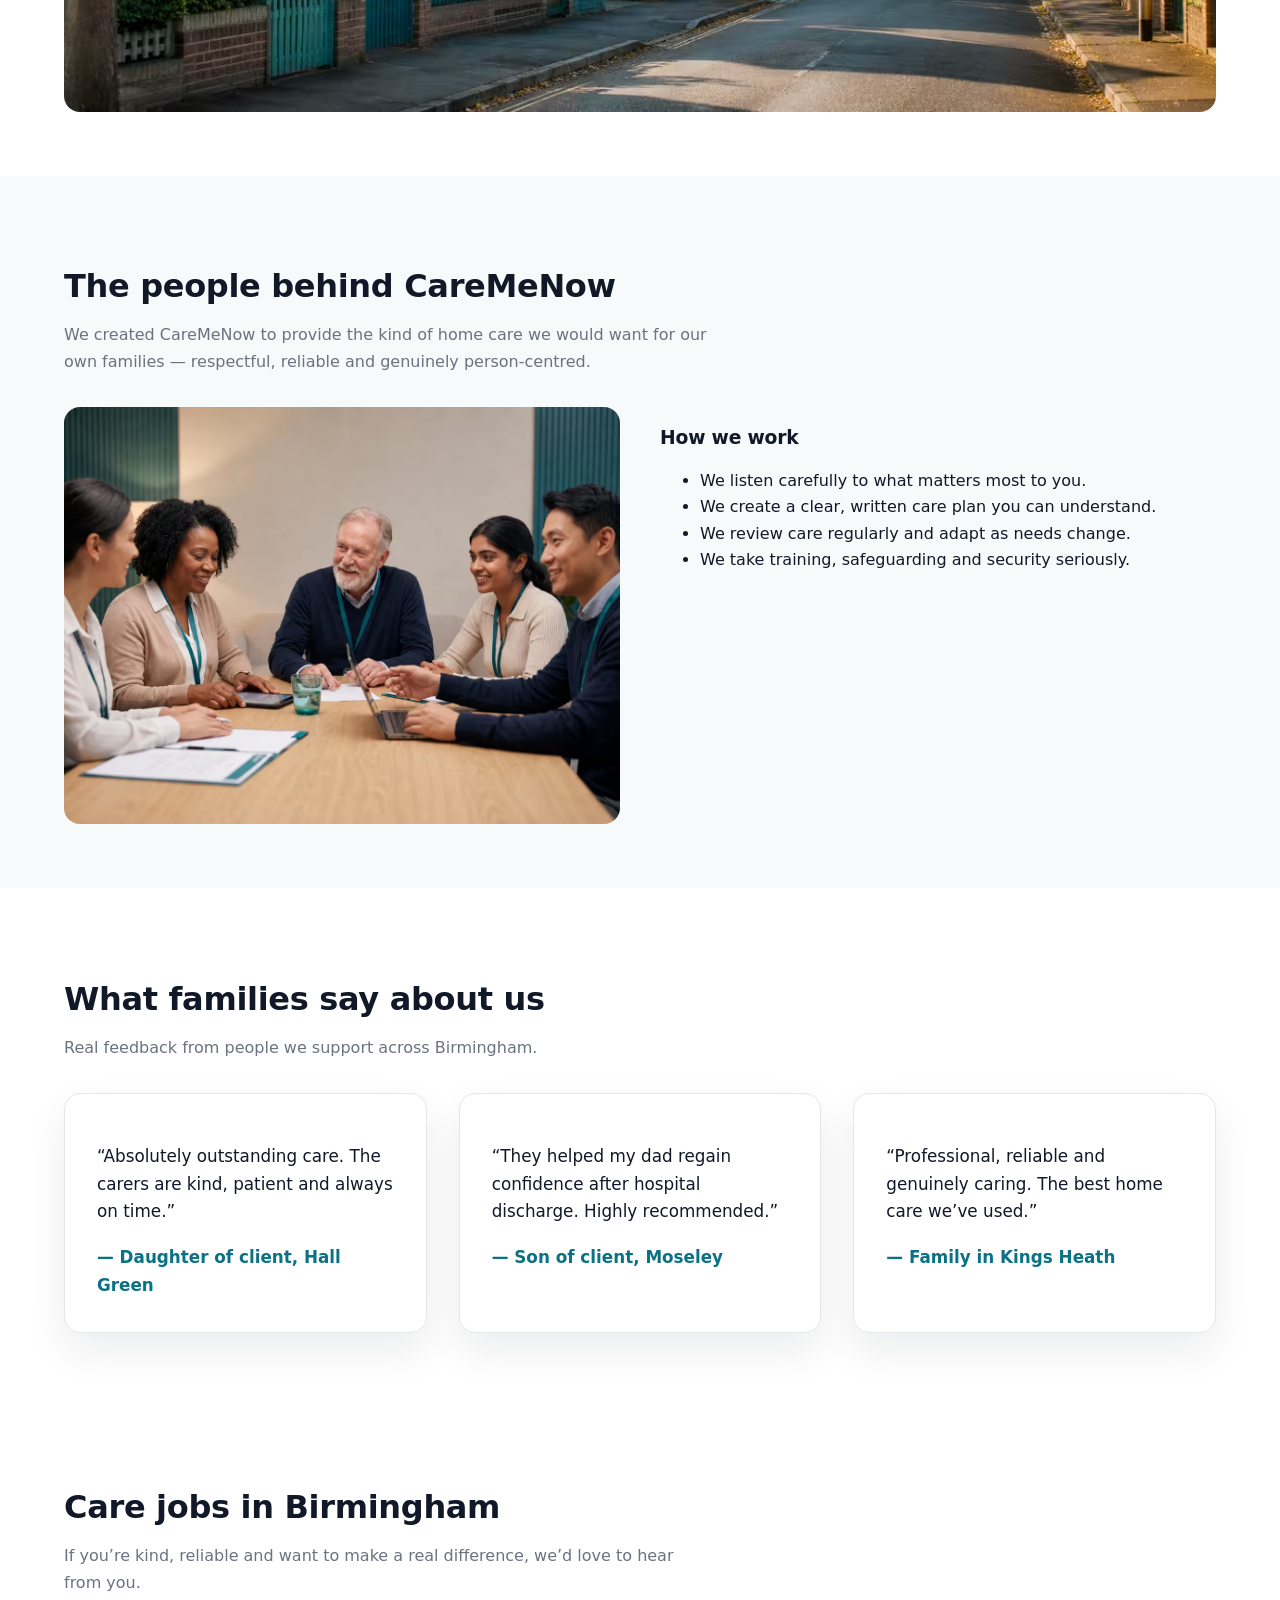
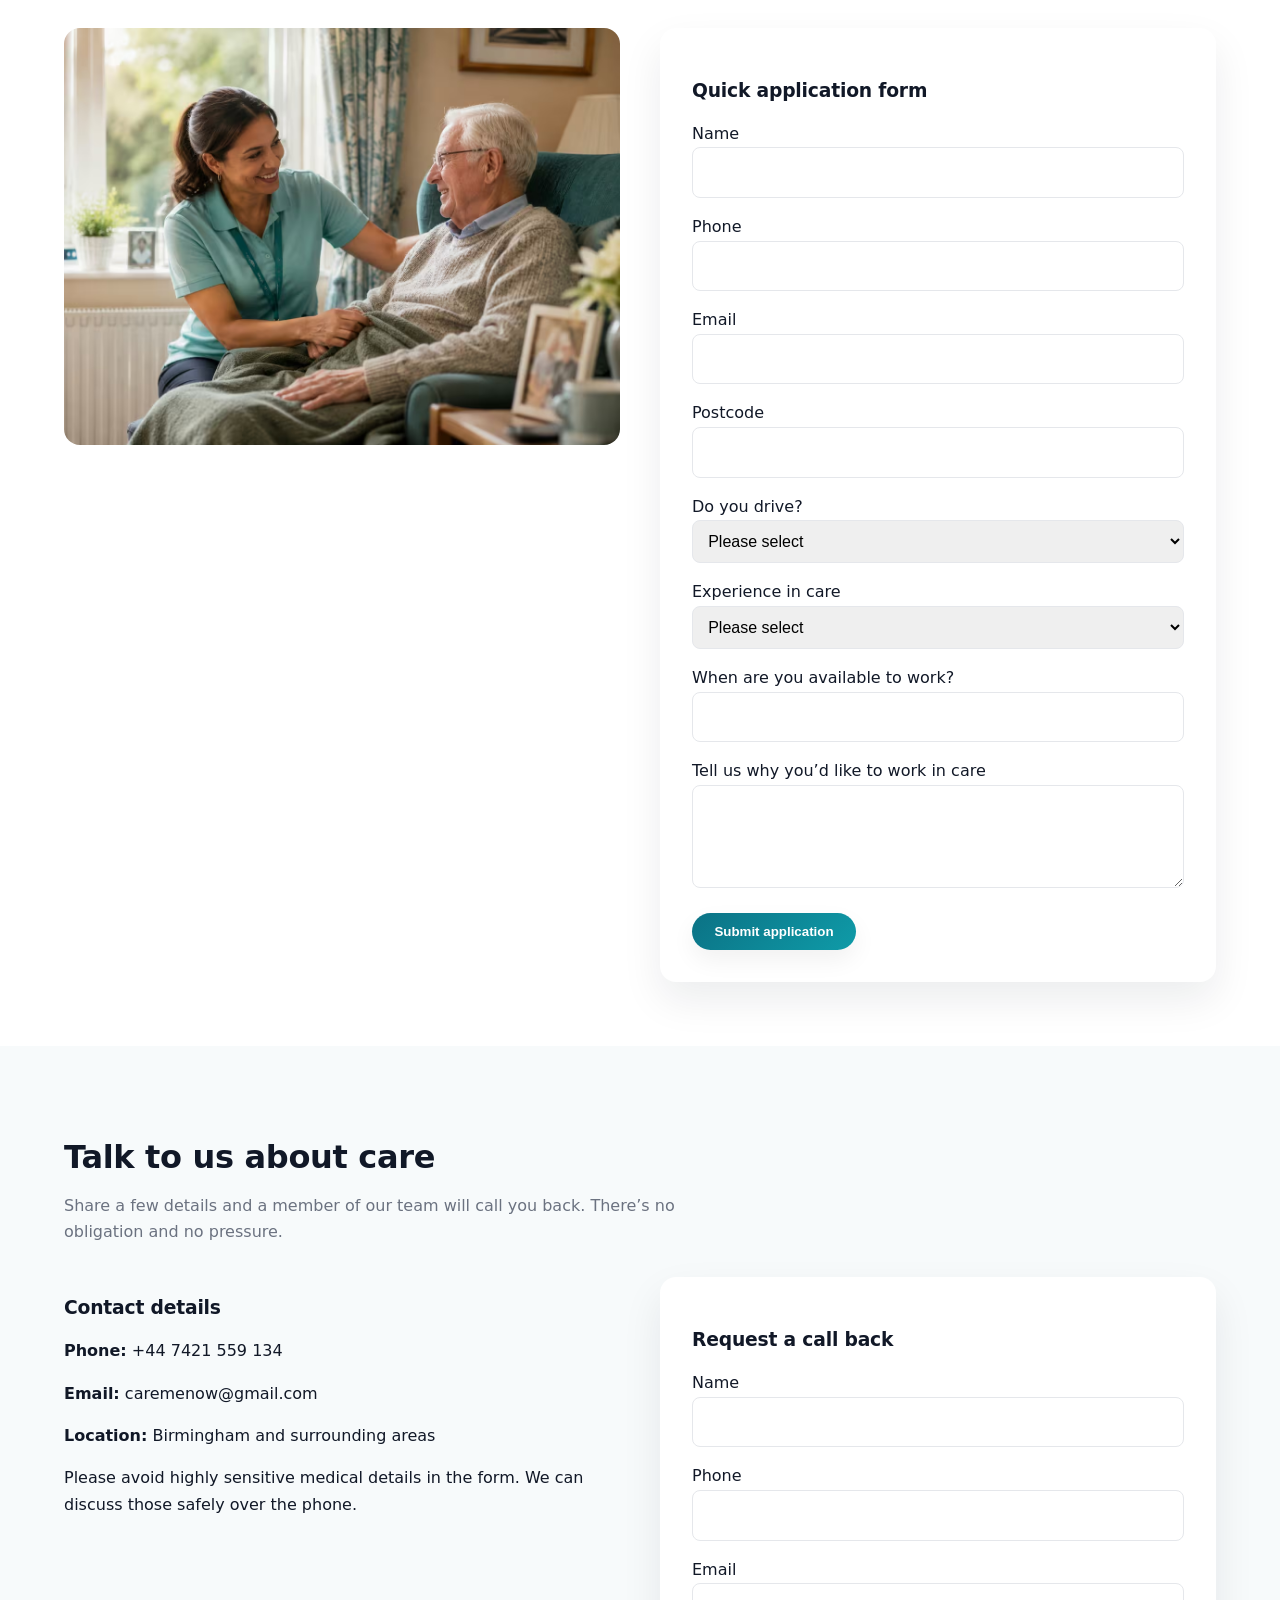
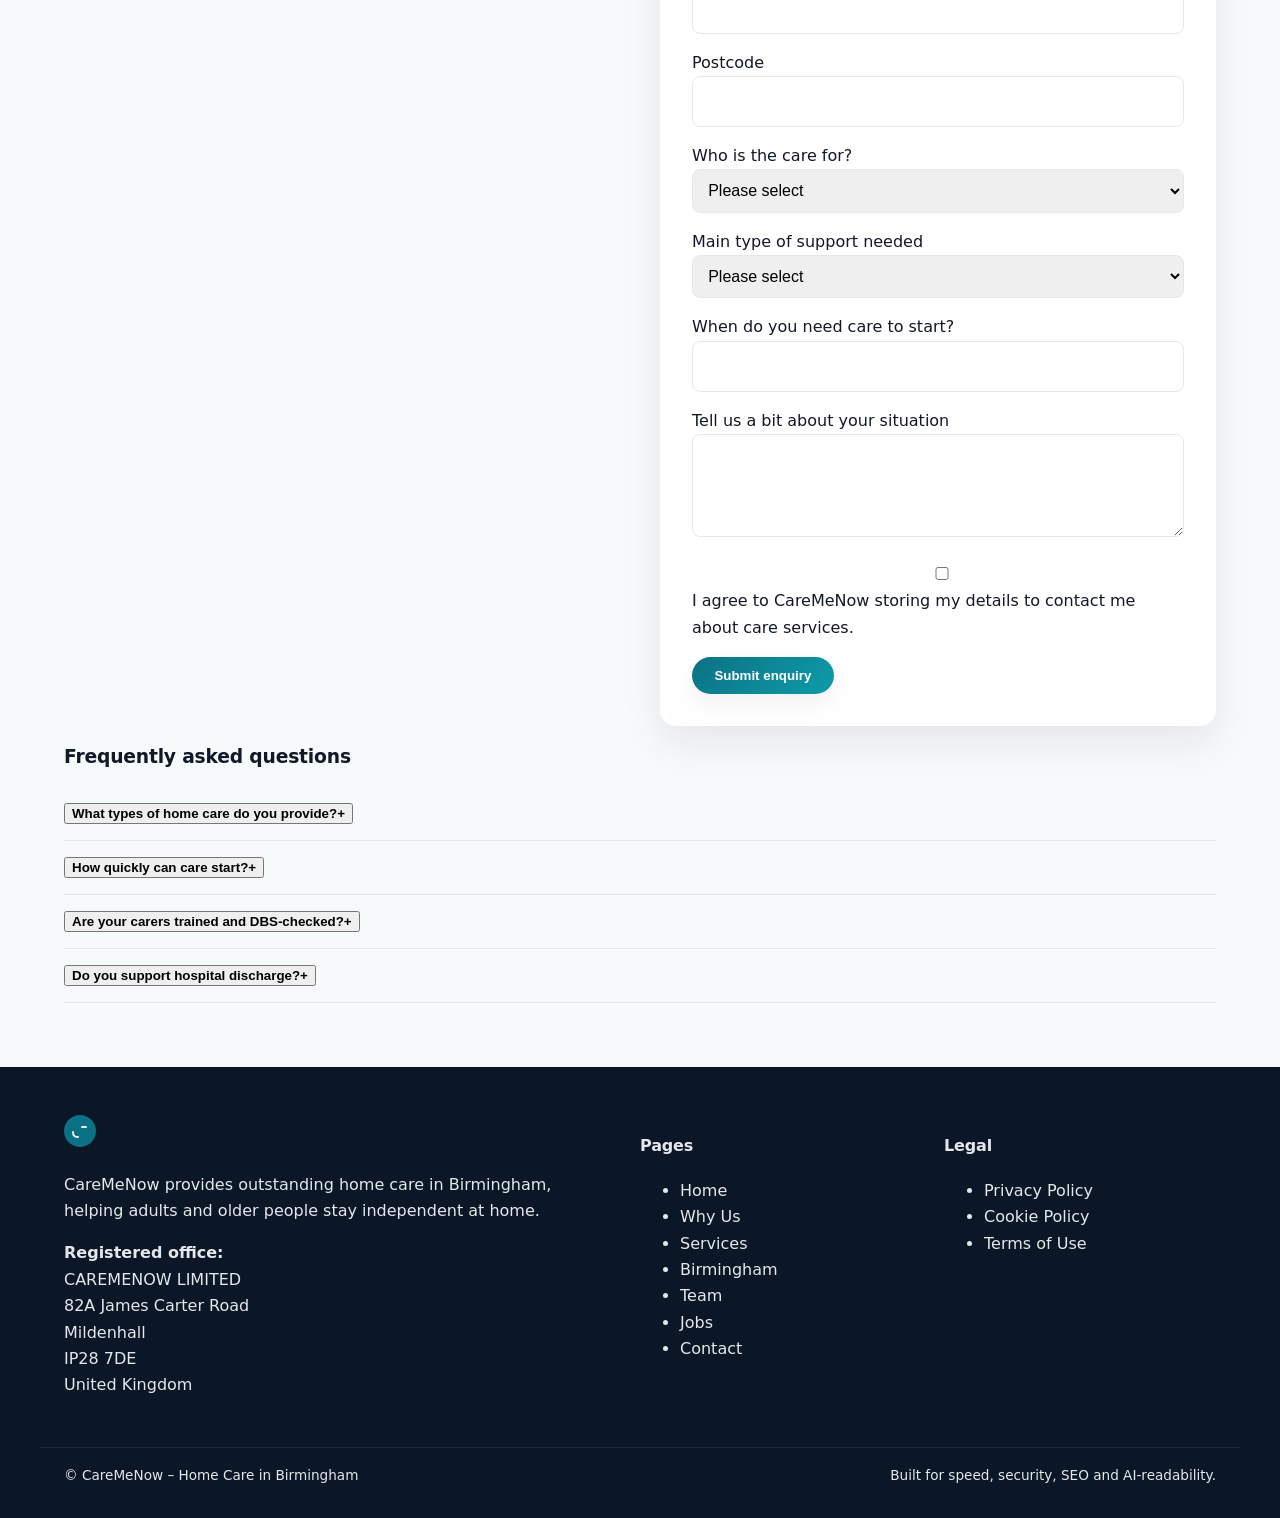
==== commit 8841efff: "Update index.html" ====
--- a/docs/index.html
+++ b/docs/index.html
@@ -83,7 +83,7 @@
   <source type="image/webp"
           srcset="images/hero_mobile.webp 600w, images/hero_desktop.webp 1200w"
           sizes="(max-width: 900px) 100vw, 40vw">
-  <img src="images/hero_desktop.webp"
+  <img src="/images/hero_desktop.webp"
        alt="Carer supporting an older person at home in Birmingham"
        loading="lazy"
        decoding="async">
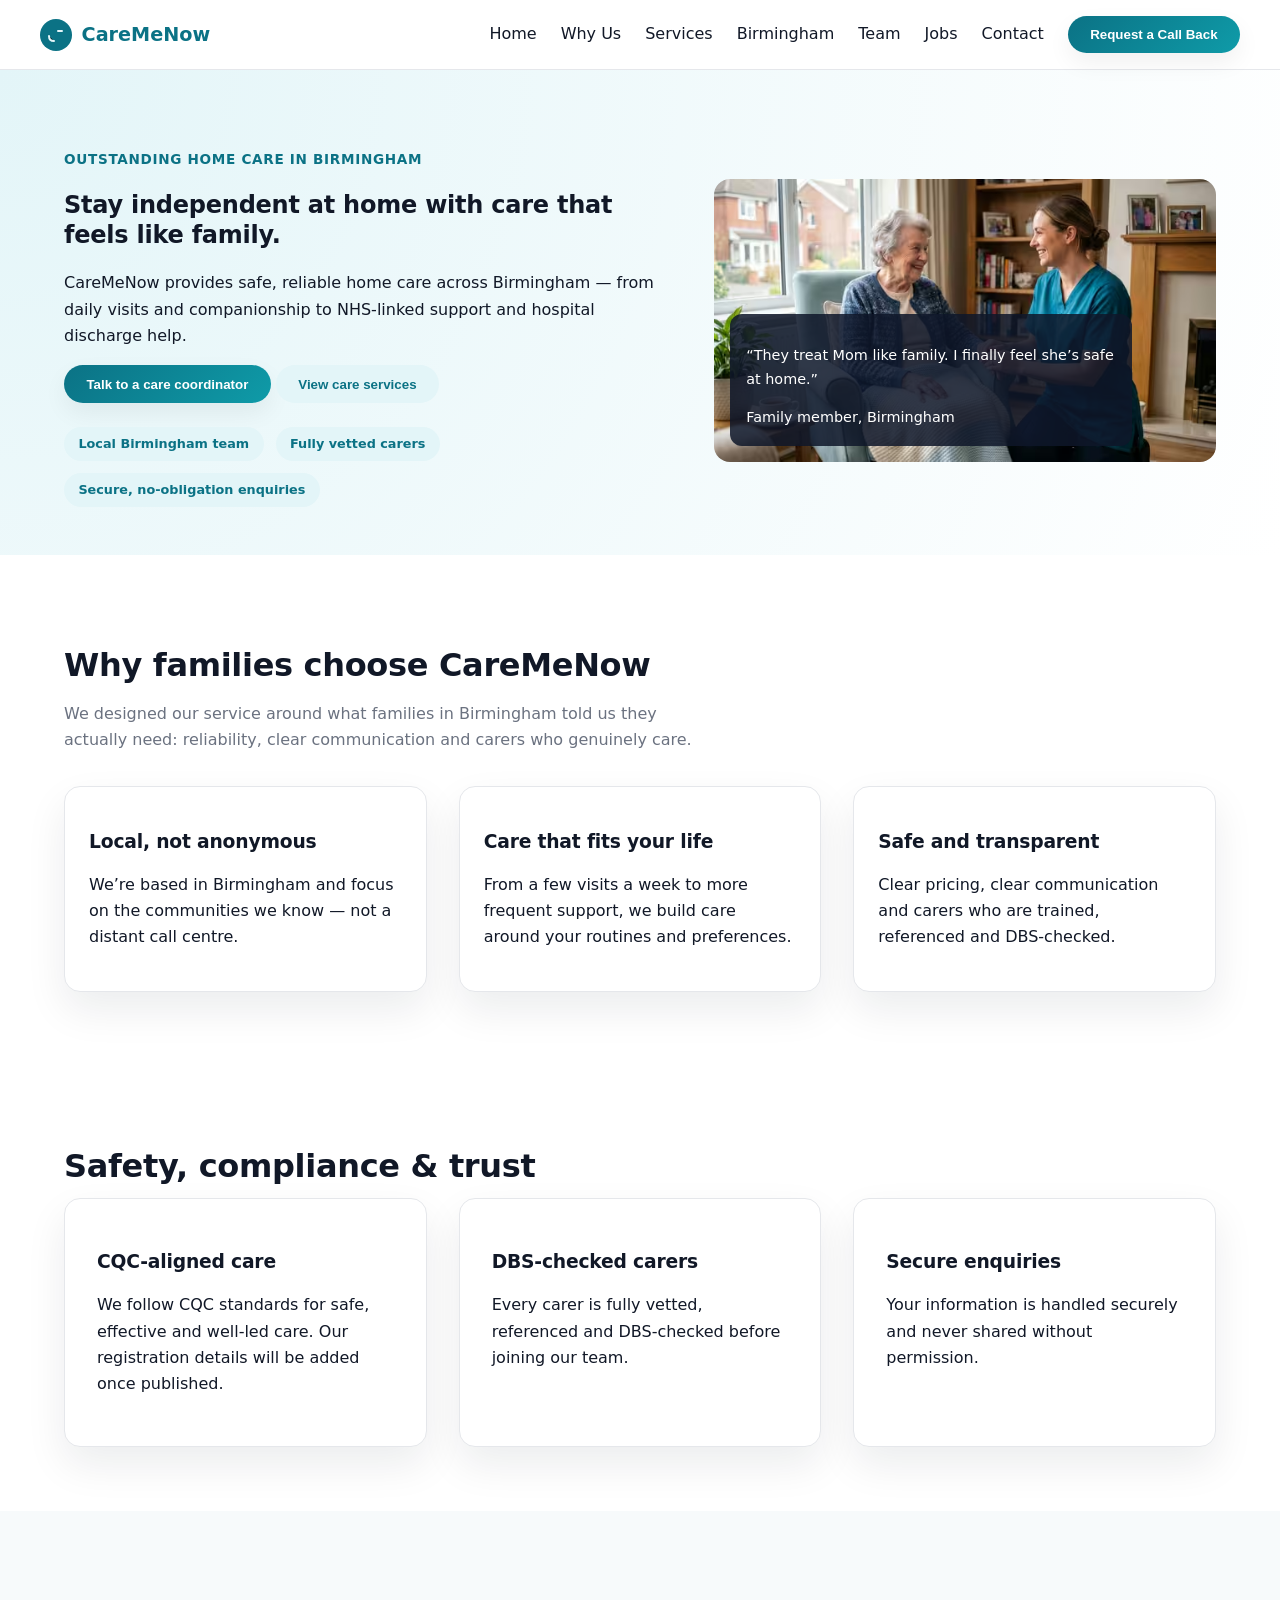
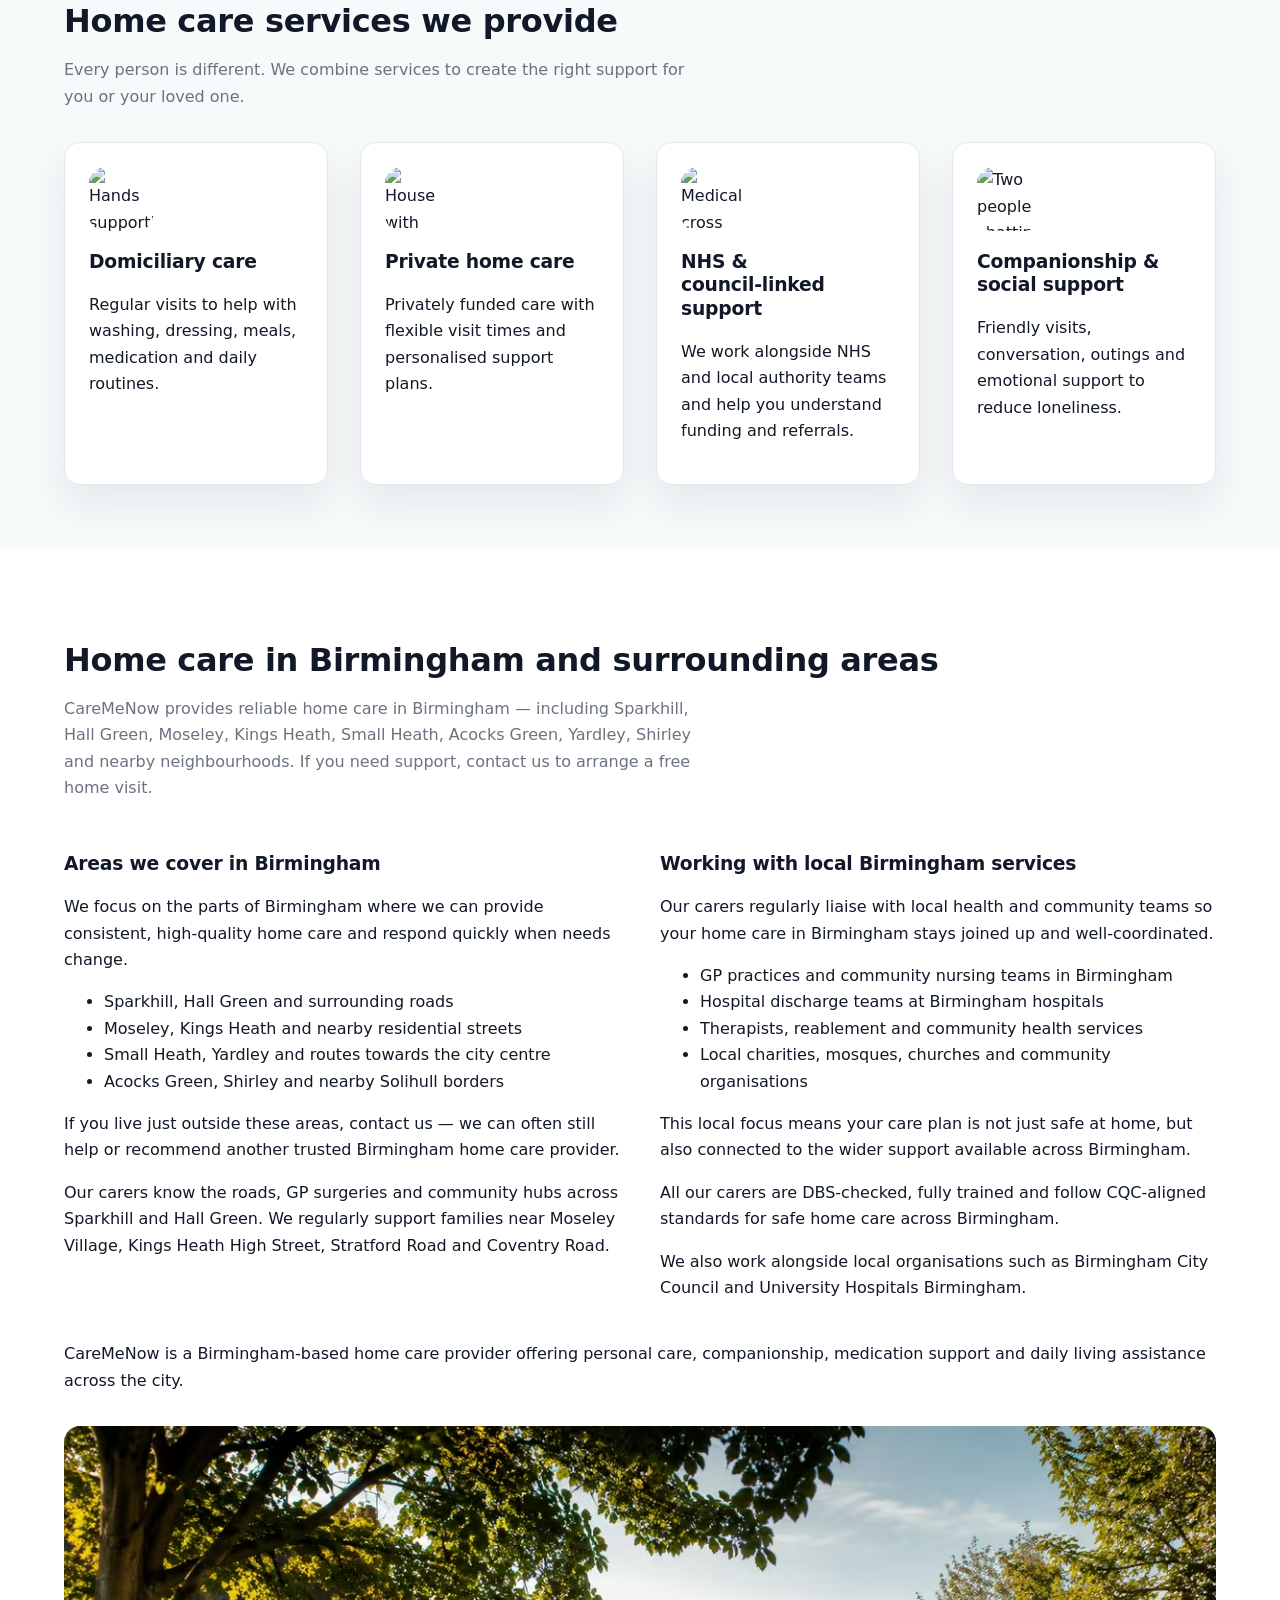
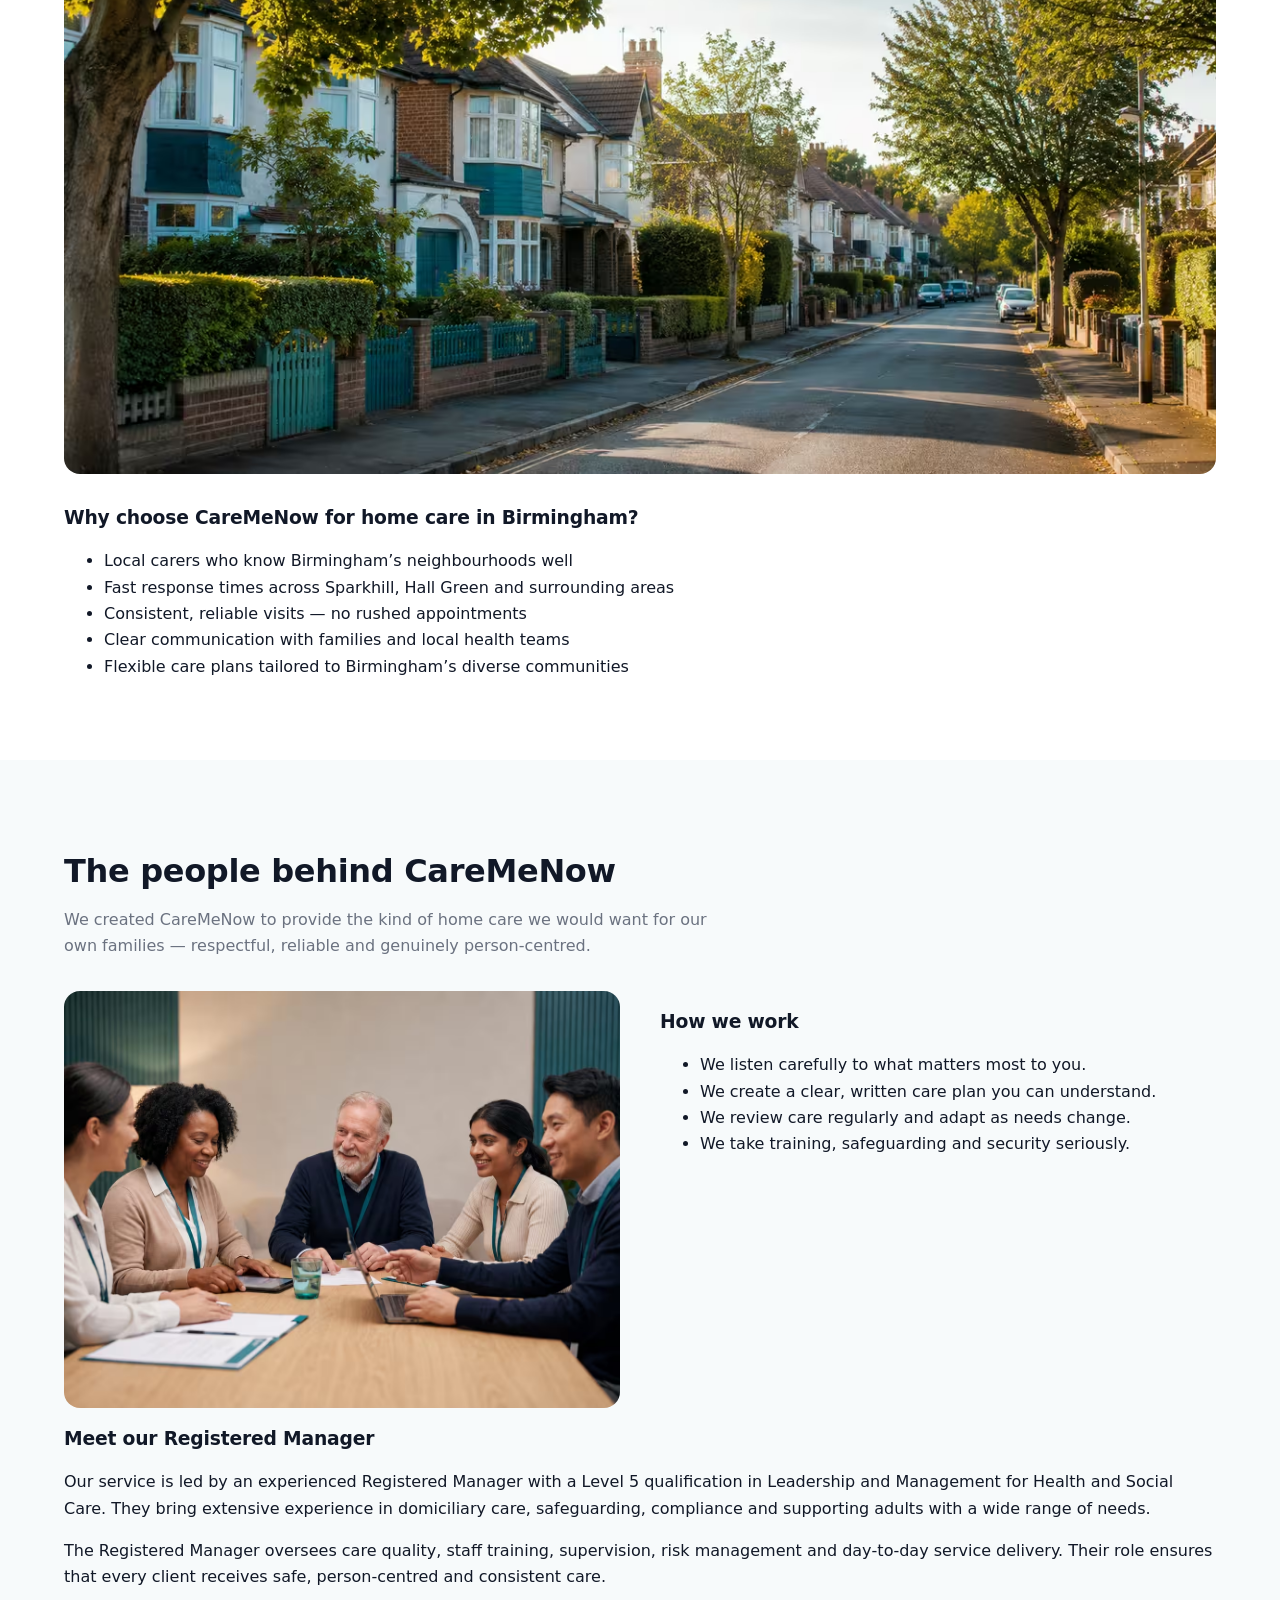
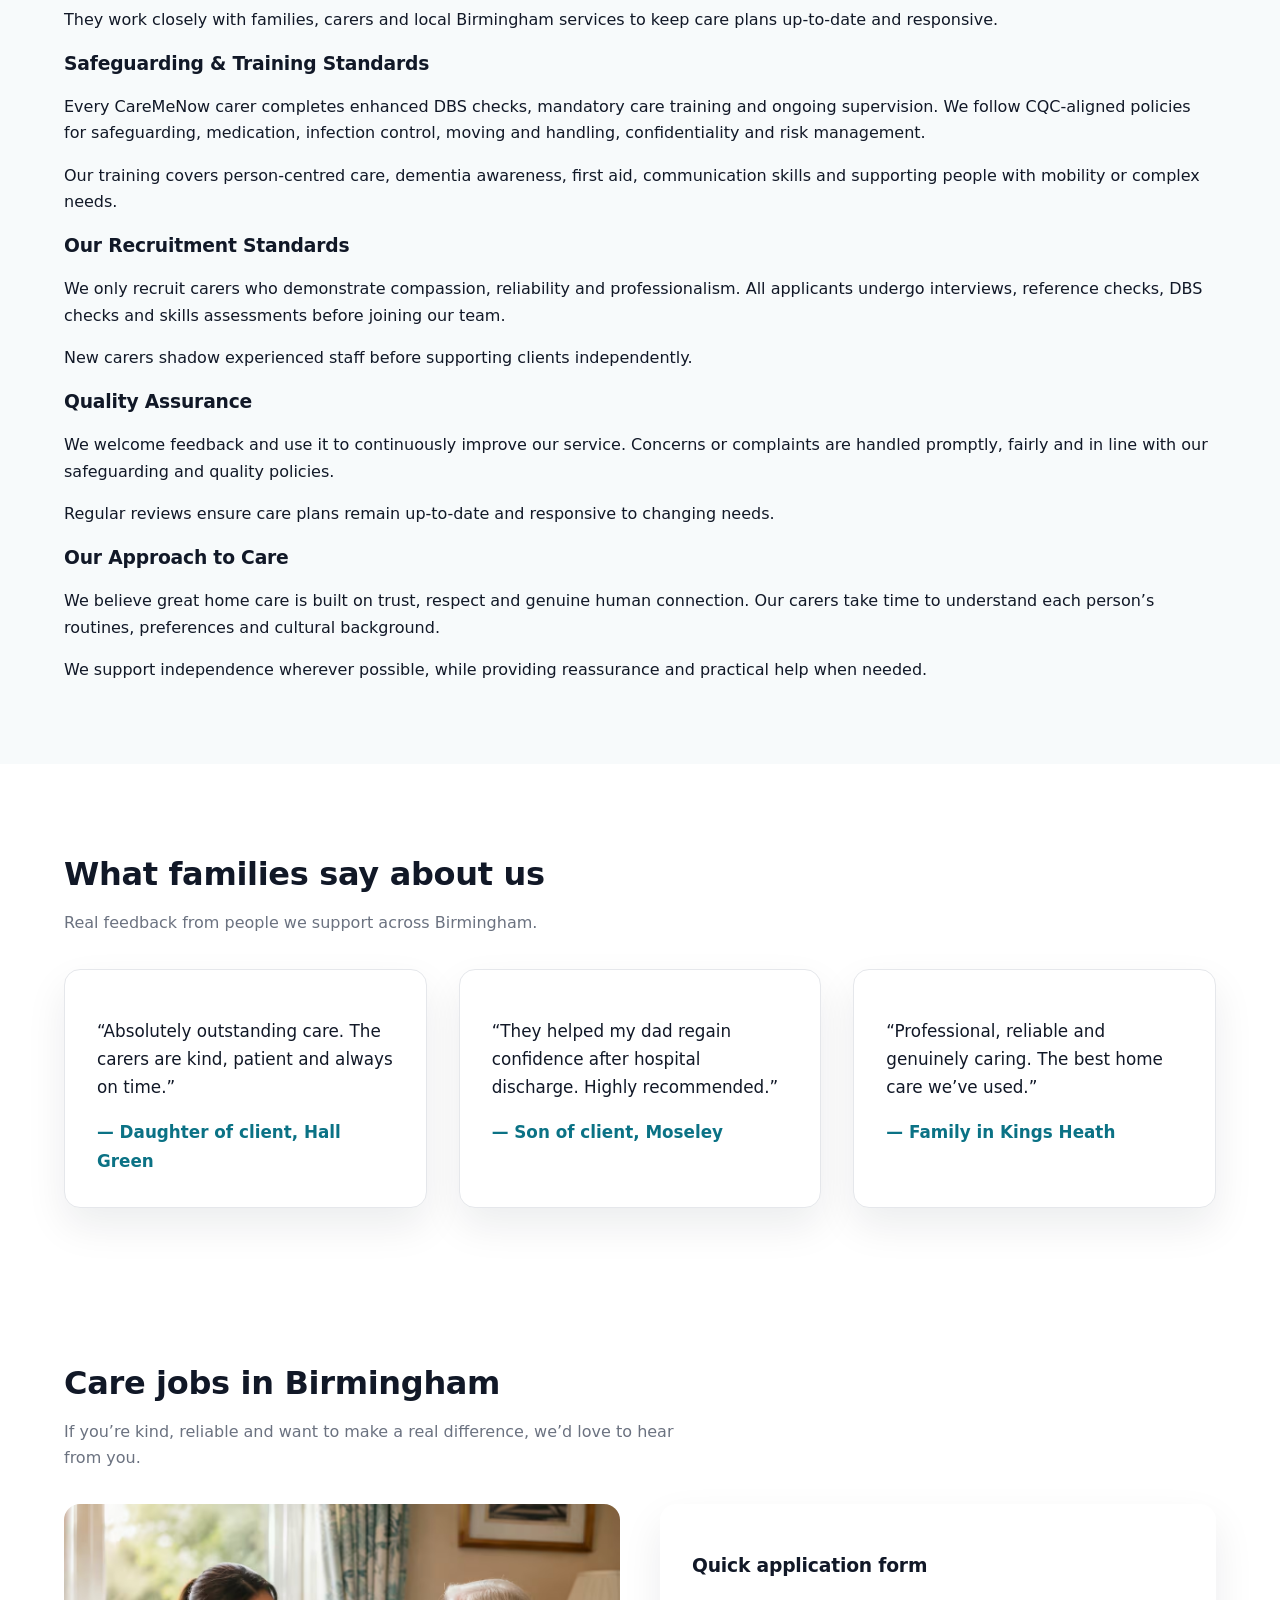
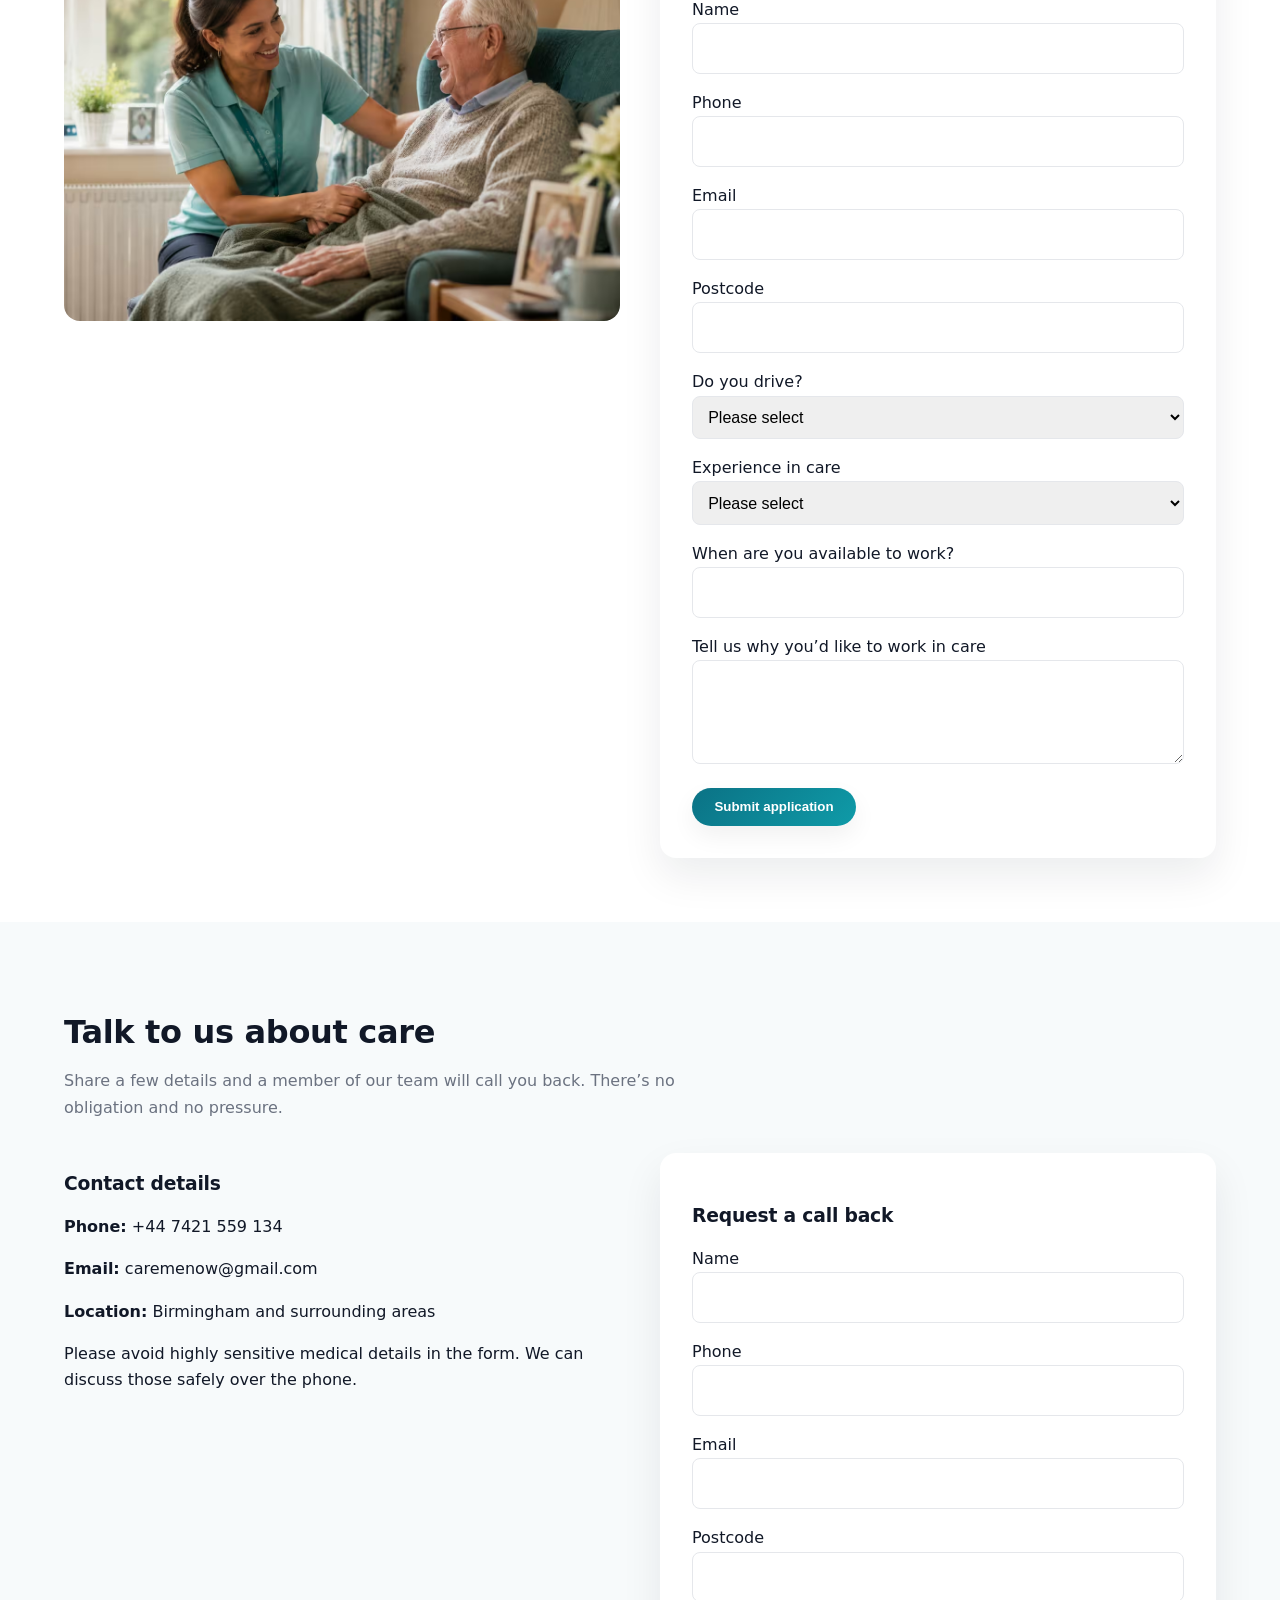
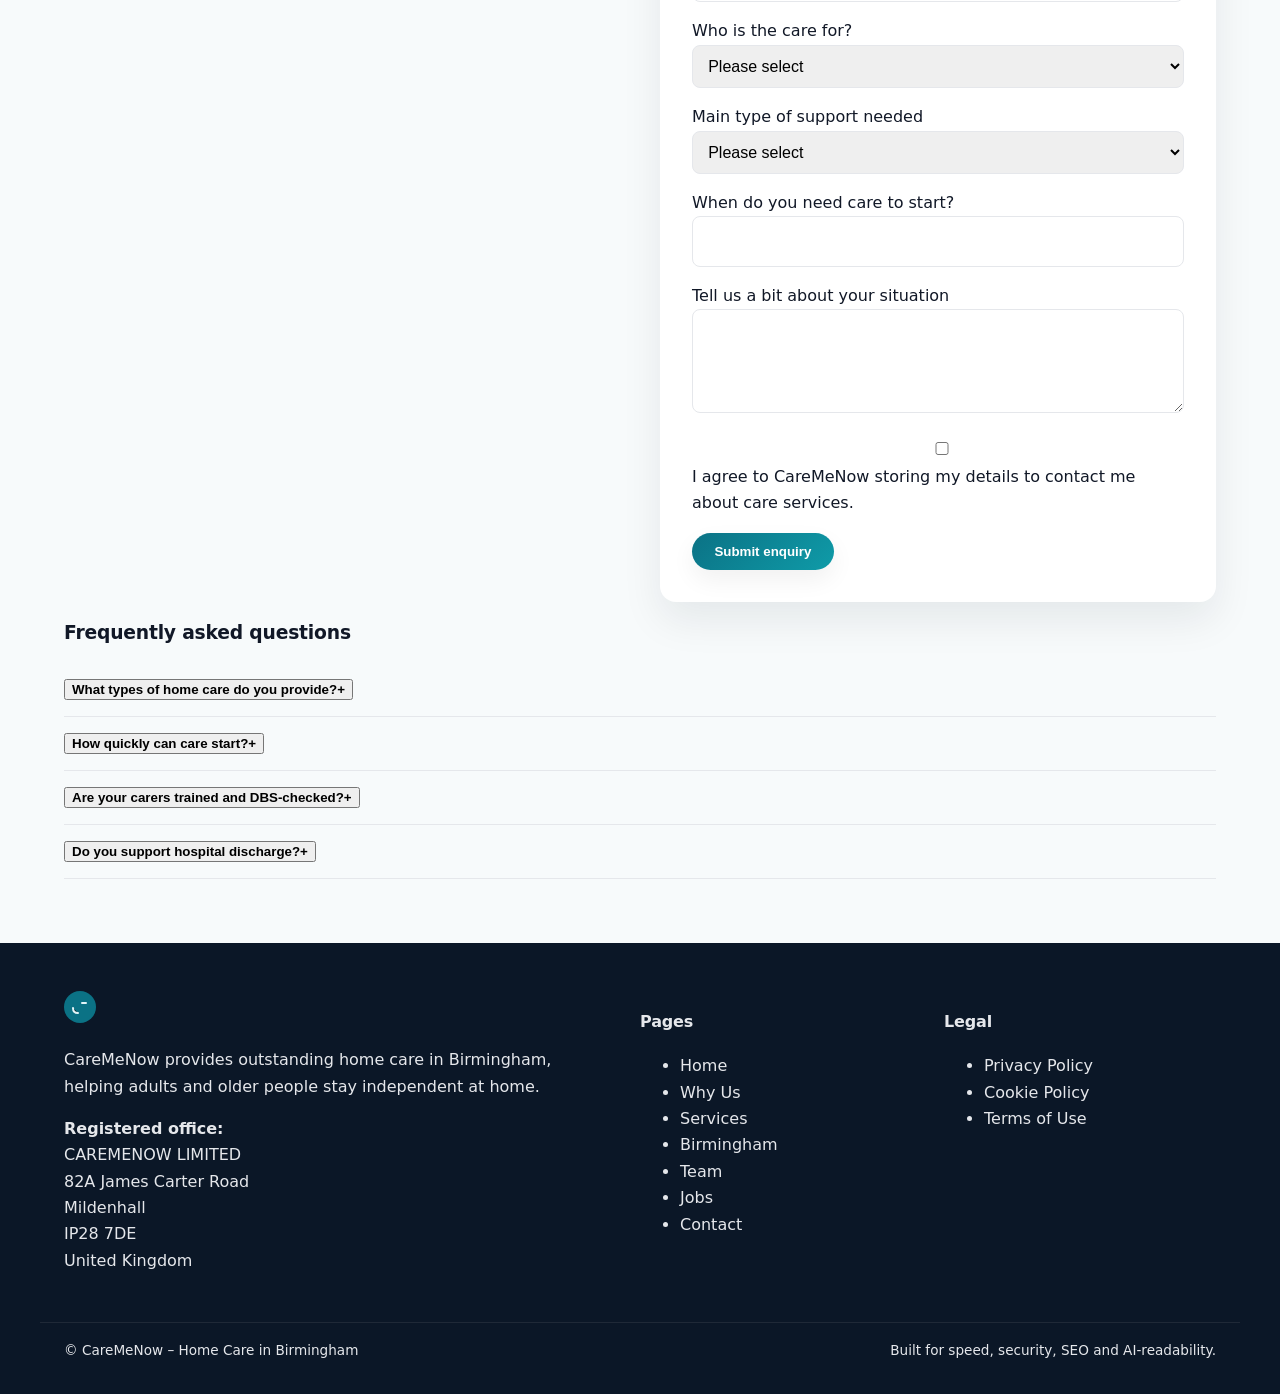
==== commit 37005c2c: "Update index.html" ====
--- a/docs/index.html
+++ b/docs/index.html
@@ -15,6 +15,169 @@
 
   <!-- Stylesheet -->
   <link rel="stylesheet" href="style.css" />
+  
+  
+  <!-- LocalBusiness + Service Schema (JSON‑LD)-->
+  <script type="application/ld+json">
+{
+  "@context": "https://schema.org",
+  "@type": "HomeAndConstructionBusiness",
+  "@id": "https://caremenow.co.uk/#localbusiness",
+  "name": "CareMeNow",
+  "description": "CareMeNow provides reliable home care and domiciliary care across Birmingham, including Sparkhill, Hall Green, Moseley, Kings Heath, Small Heath, Acocks Green, Yardley and Shirley.",
+  "url": "https://caremenow.co.uk",
+  "logo": "https://caremenow.co.uk/images/logo.png",
+  "image": "https://caremenow.co.uk/images/hero_desktop.webp",
+  "telephone": "+44 121 517 0244",
+  "email": "hello@caremenow.co.uk",
+  "address": {
+    "@type": "PostalAddress",
+    "streetAddress": "30 Wetherfield Road",
+    "addressLocality": "Birmingham",
+    "postalCode": "B11 3HS",
+    "addressCountry": "GB"
+  },
+  "areaServed": [
+    "Birmingham",
+    "Sparkhill",
+    "Hall Green",
+    "Moseley",
+    "Kings Heath",
+    "Small Heath",
+    "Yardley",
+    "Acocks Green",
+    "Shirley"
+  ],
+  "geo": {
+    "@type": "GeoCoordinates",
+    "latitude": 52.451,
+    "longitude": -1.855
+  },
+  "openingHoursSpecification": [{
+    "@type": "OpeningHoursSpecification",
+    "dayOfWeek": [
+      "Monday",
+      "Tuesday",
+      "Wednesday",
+      "Thursday",
+      "Friday",
+      "Saturday",
+      "Sunday"
+    ],
+    "opens": "00:00",
+    "closes": "23:59"
+  }],
+  "sameAs": [
+    "https://caremenow.co.uk"
+  ],
+  "makesOffer": [
+    {
+      "@type": "Offer",
+      "itemOffered": {
+        "@type": "Service",
+        "name": "Home care in Birmingham",
+        "description": "Personal care, companionship, medication support and home help across Birmingham."
+      }
+    },
+    {
+      "@type": "Offer",
+      "itemOffered": {
+        "@type": "Service",
+        "name": "Domiciliary care Birmingham",
+        "description": "Daily visits, personal care, mobility support and household assistance."
+      }
+    },
+    {
+      "@type": "Offer",
+      "itemOffered": {
+        "@type": "Service",
+        "name": "Elderly care Birmingham",
+        "description": "Support for older adults to remain safe and independent at home."
+      }
+    }
+  ]
+}
+</script>
+
+
+<!-- FAQ Schema -->
+
+<script type="application/ld+json">
+{
+  "@context": "https://schema.org",
+  "@type": "FAQPage",
+  "mainEntity": [
+    {
+      "@type": "Question",
+      "name": "What areas of Birmingham do you cover?",
+      "acceptedAnswer": {
+        "@type": "Answer",
+        "text": "We provide home care across Birmingham including Sparkhill, Hall Green, Moseley, Kings Heath, Small Heath, Acocks Green, Yardley, Shirley and nearby neighbourhoods."
+      }
+    },
+    {
+      "@type": "Question",
+      "name": "What types of home care do you provide?",
+      "acceptedAnswer": {
+        "@type": "Answer",
+        "text": "We offer personal care, companionship, medication support, mobility assistance, meal preparation, home help and support with daily routines."
+      }
+    },
+    {
+      "@type": "Question",
+      "name": "How quickly can care start?",
+      "acceptedAnswer": {
+        "@type": "Answer",
+        "text": "In most cases we can begin home care within 24–48 hours, depending on your needs and location in Birmingham."
+      }
+    },
+    {
+      "@type": "Question",
+      "name": "Do you work with NHS and local services?",
+      "acceptedAnswer": {
+        "@type": "Answer",
+        "text": "Yes. We regularly liaise with GP practices, community nurses, hospital discharge teams, therapists and local charities to keep your care joined up."
+      }
+    }
+  ]
+}
+</script>
+
+<!-- Review Schema -->
+
+<script type="application/ld+json">
+{
+  "@context": "https://schema.org",
+  "@type": "Review",
+  "itemReviewed": {
+    "@type": "LocalBusiness",
+    "name": "CareMeNow",
+    "image": "https://caremenow.co.uk/images/hero_desktop.webp",
+    "address": {
+      "@type": "PostalAddress",
+      "streetAddress": "30 Wetherfield Road",
+      "addressLocality": "Birmingham",
+      "postalCode": "B11 3HS",
+      "addressCountry": "GB"
+    },
+    "telephone": "+44 121 517 0244"
+  },
+  "reviewRating": {
+    "@type": "Rating",
+    "ratingValue": "5",
+    "bestRating": "5"
+  },
+  "author": {
+    "@type": "Person",
+    "name": "Client Family Member"
+  },
+  "reviewBody": "CareMeNow have been incredibly supportive. The carers are kind, reliable and always go the extra mile to help our family member stay safe and comfortable at home."
+}
+</script>
+
+
+
+
 </head>
 
 <body>
@@ -83,7 +246,7 @@
   <source type="image/webp"
           srcset="images/hero_mobile.webp 600w, images/hero_desktop.webp 1200w"
           sizes="(max-width: 900px) 100vw, 40vw">
-  <img src="/images/hero_desktop.webp"
+  <img src="images/hero_desktop.webp"
        alt="Carer supporting an older person at home in Birmingham"
        loading="lazy"
        decoding="async">
@@ -191,56 +354,111 @@
     </div>
   </section>
 
-  <!-- BIRMINGHAM -->
-  <section id="birmingham" class="alt">
-    <div class="container">
-      <h2 class="section-title">Home care across Birmingham</h2>
-      <p class="section-intro">
-        We support people in Sparkhill, Hall Green, Moseley, Kings Heath, Small Heath, Acocks Green, Yardley, Shirley and nearby areas.
-      </p>
-
-      <div class="grid-2">
-  <div>
-    <h3>Areas we cover</h3>
-    <p>If you’re just outside these areas, contact us — we may still be able to help or signpost you.</p>
-    <ul class="list-check">
-      <li>Sparkhill & Hall Green</li>
-      <li>Moseley & Kings Heath</li>
-      <li>Small Heath & Yardley</li>
-      <li>Acocks Green & Shirley</li>
-    </ul>
+<!-- BIRMINGHAM -->
+<section id="birmingham" class="alt">
+  <div class="container">
+    <h2 class="section-title">Home care in Birmingham and surrounding areas</h2>
+
+    <!-- ⭐ INTERNAL LINKS ADDED HERE -->
+    <p class="section-intro">
+      CareMeNow provides reliable <a href="#services">home care in Birmingham</a> — including Sparkhill, Hall Green, Moseley, Kings Heath, Small Heath, Acocks Green, Yardley, Shirley and nearby neighbourhoods.
+      If you need support, <a href="#contact">contact us</a> to arrange a free home visit.
+    </p>
+
+    <div class="grid-2">
+      <div>
+        <h3>Areas we cover in Birmingham</h3>
+        <p>
+          We focus on the parts of Birmingham where we can provide consistent, high‑quality home care and respond quickly when needs change.
+        </p>
+
+        <ul class="list-check">
+          <li>Sparkhill, Hall Green and surrounding roads</li>
+          <li>Moseley, Kings Heath and nearby residential streets</li>
+          <li>Small Heath, Yardley and routes towards the city centre</li>
+          <li>Acocks Green, Shirley and nearby Solihull borders</li>
+        </ul>
+
+        <p>
+          If you live just outside these areas, contact us — we can often still help or recommend another trusted Birmingham home care provider.
+        </p>
+
+        <!-- ⭐ NEIGHBOURHOOD MICROCOPY ADDED HERE -->
+        <p>
+          Our carers know the roads, GP surgeries and community hubs across Sparkhill and Hall Green. 
+          We regularly support families near Moseley Village, Kings Heath High Street, Stratford Road and Coventry Road.
+        </p>
+      </div>
+
+      <div>
+        <h3>Working with local Birmingham services</h3>
+        <p>
+          Our carers regularly liaise with local health and community teams so your home care in Birmingham stays joined up and well‑coordinated.
+        </p>
+
+        <ul class="list-check">
+          <li>GP practices and community nursing teams in Birmingham</li>
+          <li>Hospital discharge teams at Birmingham hospitals</li>
+          <li>Therapists, reablement and community health services</li>
+          <li>Local charities, mosques, churches and community organisations</li>
+        </ul>
+
+        <p>
+          This local focus means your care plan is not just safe at home, but also connected to the wider support available across Birmingham.
+        </p>
+
+        <!-- ⭐ LOCAL TRUST SIGNALS ADDED HERE -->
+        <p>
+          All our carers are DBS‑checked, fully trained and follow CQC‑aligned standards for safe home care across Birmingham.
+        </p>
+
+        <!-- ⭐ LOCAL OUTBOUND LINKS ADDED HERE -->
+        <p>
+          We also work alongside local organisations such as 
+          <a href="https://www.birmingham.gov.uk" target="_blank">Birmingham City Council</a> 
+          and 
+          <a href="https://www.uhb.nhs.uk" target="_blank">University Hospitals Birmingham</a>.
+        </p>
+      </div>
+    </div>
+
+    <!-- ⭐ AI‑FRIENDLY PHRASE BLOCK ADDED HERE -->
+    <p style="margin-top: 1.5rem;">
+      CareMeNow is a Birmingham-based home care provider offering personal care, companionship, medication support and daily living assistance across the city.
+    </p>
+
+    <div style="margin-top: 2rem;">
+      <picture>
+        <source type="image/avif"
+                srcset="images/neighbourhood_mobile.avif 600w, images/neighbourhood_desktop.avif 1200w"
+                sizes="(max-width: 900px) 100vw, 100vw">
+        <source type="image/webp"
+                srcset="images/neighbourhood_mobile.webp 600w, images/neighbourhood_desktop.webp 1200w"
+                sizes="(max-width: 900px) 100vw, 100vw">
+        <img src="images/neighbourhood_desktop.webp"
+             alt="Residential streets and homes in Birmingham where CareMeNow provides home care"
+             loading="lazy"
+             decoding="async"
+             style="border-radius: 16px; width: 100%; height: auto;">
+      </picture>
+    </div>
+
+    <!-- ⭐ WHY CHOOSE US BLOCK ADDED HERE -->
+    <div class="why-local" style="margin-top: 2rem;">
+      <h3>Why choose CareMeNow for home care in Birmingham?</h3>
+      <ul class="list-check">
+        <li>Local carers who know Birmingham’s neighbourhoods well</li>
+        <li>Fast response times across Sparkhill, Hall Green and surrounding areas</li>
+        <li>Consistent, reliable visits — no rushed appointments</li>
+        <li>Clear communication with families and local health teams</li>
+        <li>Flexible care plans tailored to Birmingham’s diverse communities</li>
+      </ul>
+    </div>
+
   </div>
-
-  <div>
-    <h3>Working with local services</h3>
-    <p>We regularly liaise with:</p>
-    <ul class="list-check">
-      <li>GP practices and community nurses</li>
-      <li>Hospital discharge teams</li>
-      <li>Therapists and community health teams</li>
-      <li>Local charities and community organisations</li>
-    </ul>
-  </div>
-</div>
-
-<!-- ⭐ Birmingham Image (full-width, below the grid) -->
-<div style="margin-top: 2rem;">
-  <picture>
-    <source type="image/avif"
-            srcset="images/neighbourhood_mobile.avif 600w, images/neighbourhood_desktop.avif 1200w"
-            sizes="(max-width: 900px) 100vw, 100vw">
-    <source type="image/webp"
-            srcset="images/neighbourhood_mobile.webp 600w, images/neighbourhood_desktop.webp 1200w"
-            sizes="(max-width: 900px) 100vw, 100vw">
-    <img src="images/neighbourhood_desktop.webp"
-         alt="Homes and neighbourhoods in Birmingham"
-         loading="lazy"
-         decoding="async"
-         style="border-radius: 16px; width: 100%; height: auto;">
-  </picture>
-</div>
-
-  </section>
+</section>
+
+
 
   <!-- TEAM / E-E-A-T -->
   <section id="team">
@@ -276,6 +494,70 @@
           </ul>
         </div>
       </div>
+      
+      
+      
+    <!-- ⭐ REGISTERED MANAGER -->
+    <div class="subsection">
+      <h3>Meet our Registered Manager</h3>
+      <p>
+        Our service is led by an experienced Registered Manager with a Level 5 qualification in Leadership and Management for Health and Social Care. They bring extensive experience in domiciliary care, safeguarding, compliance and supporting adults with a wide range of needs.
+      </p>
+      <p>
+        The Registered Manager oversees care quality, staff training, supervision, risk management and day‑to‑day service delivery. Their role ensures that every client receives safe, person‑centred and consistent care.
+      </p>
+      <p>
+        They work closely with families, carers and local Birmingham services to keep care plans up‑to‑date and responsive.
+      </p>
+    </div>
+
+    <!-- ⭐ SAFEGUARDING & TRAINING -->
+    <div class="subsection alt">
+      <h3>Safeguarding & Training Standards</h3>
+      <p>
+        Every CareMeNow carer completes enhanced DBS checks, mandatory care training and ongoing supervision. We follow CQC‑aligned policies for safeguarding, medication, infection control, moving and handling, confidentiality and risk management.
+      </p>
+      <p>
+        Our training covers person‑centred care, dementia awareness, first aid, communication skills and supporting people with mobility or complex needs.
+      </p>
+    </div>
+
+    <!-- ⭐ RECRUITMENT -->
+    <div class="subsection">
+      <h3>Our Recruitment Standards</h3>
+      <p>
+        We only recruit carers who demonstrate compassion, reliability and professionalism. All applicants undergo interviews, reference checks, DBS checks and skills assessments before joining our team.
+      </p>
+      <p>
+        New carers shadow experienced staff before supporting clients independently.
+      </p>
+    </div>
+
+    <!-- ⭐ QUALITY ASSURANCE -->
+    <div class="subsection alt">
+      <h3>Quality Assurance</h3>
+      <p>
+        We welcome feedback and use it to continuously improve our service. Concerns or complaints are handled promptly, fairly and in line with our safeguarding and quality policies.
+      </p>
+      <p>
+        Regular reviews ensure care plans remain up‑to‑date and responsive to changing needs.
+      </p>
+    </div>
+
+    <!-- ⭐ CARE PHILOSOPHY -->
+    <div class="subsection">
+      <h3>Our Approach to Care</h3>
+      <p>
+        We believe great home care is built on trust, respect and genuine human connection. Our carers take time to understand each person’s routines, preferences and cultural background.
+      </p>
+      <p>
+        We support independence wherever possible, while providing reassurance and practical help when needed.
+      </p>
+    </div>
+
+  </div>
+      
+      
     </div>
   </section>
   
